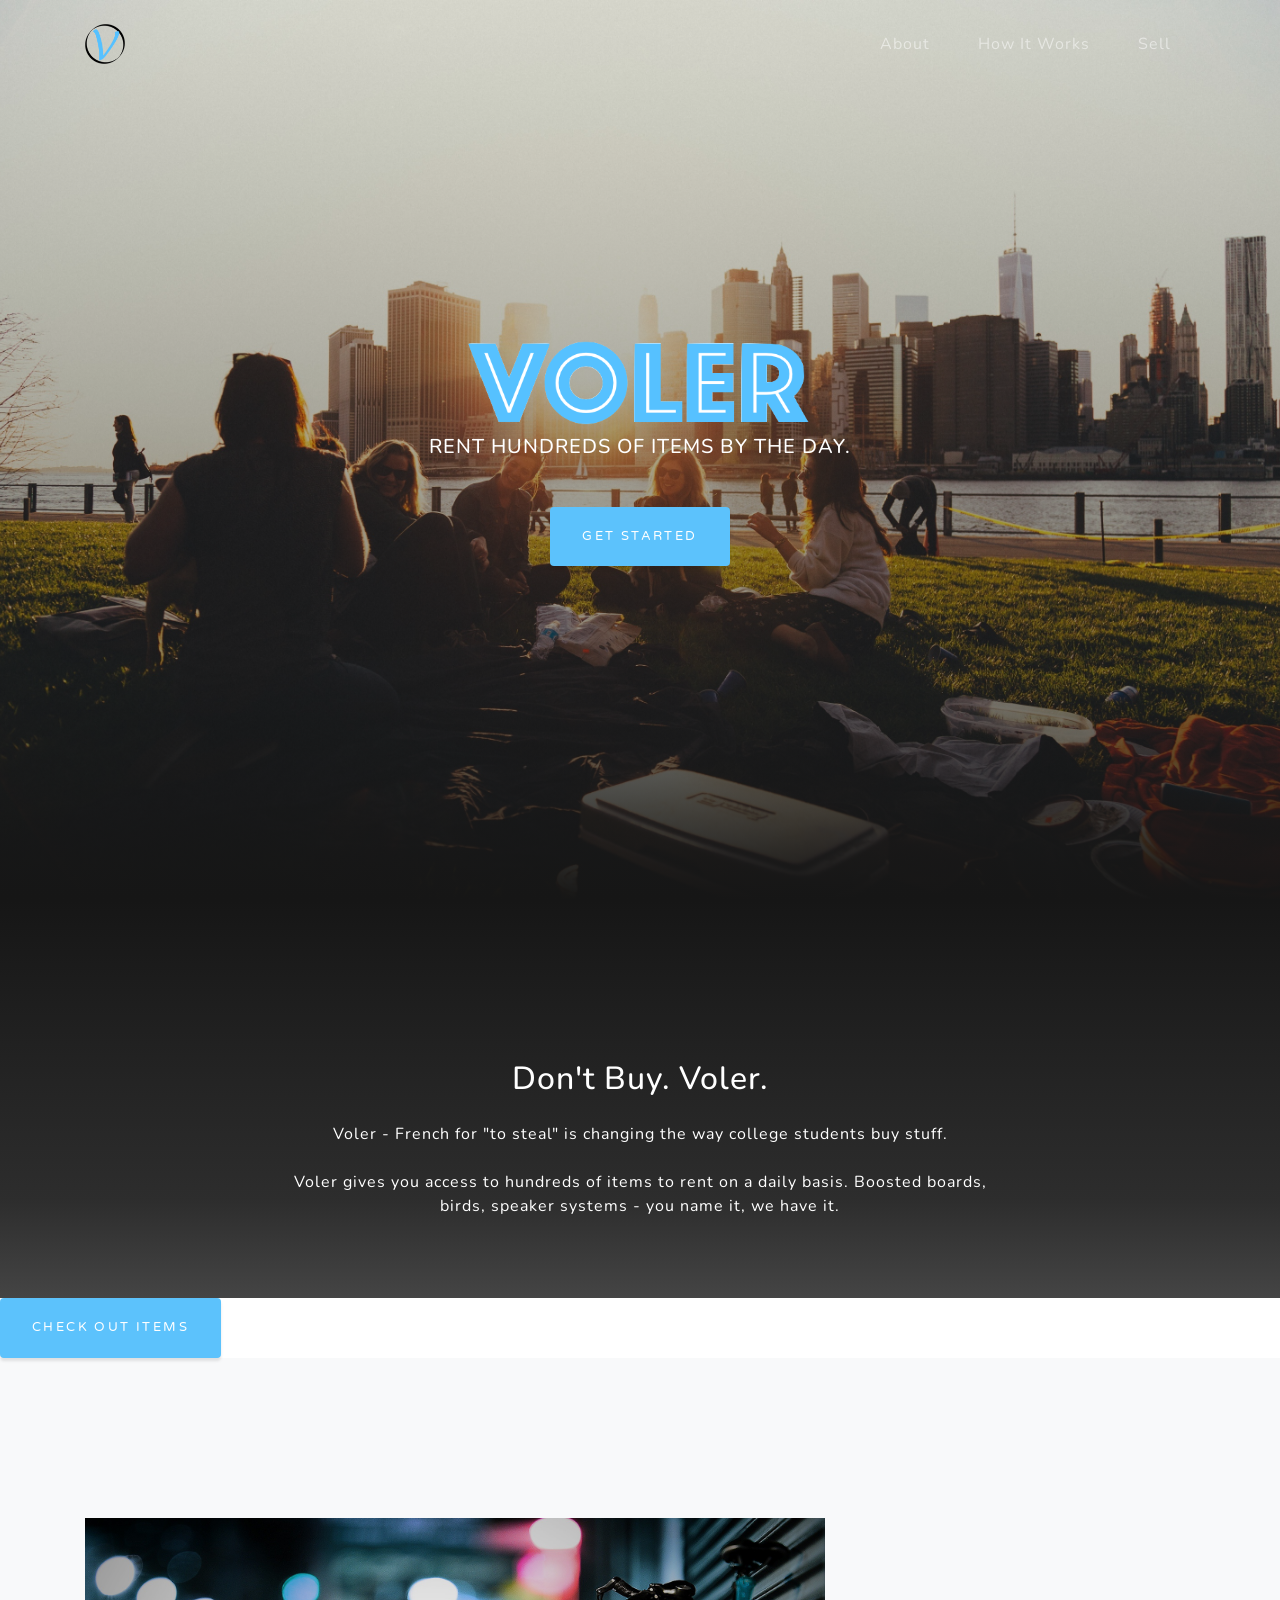
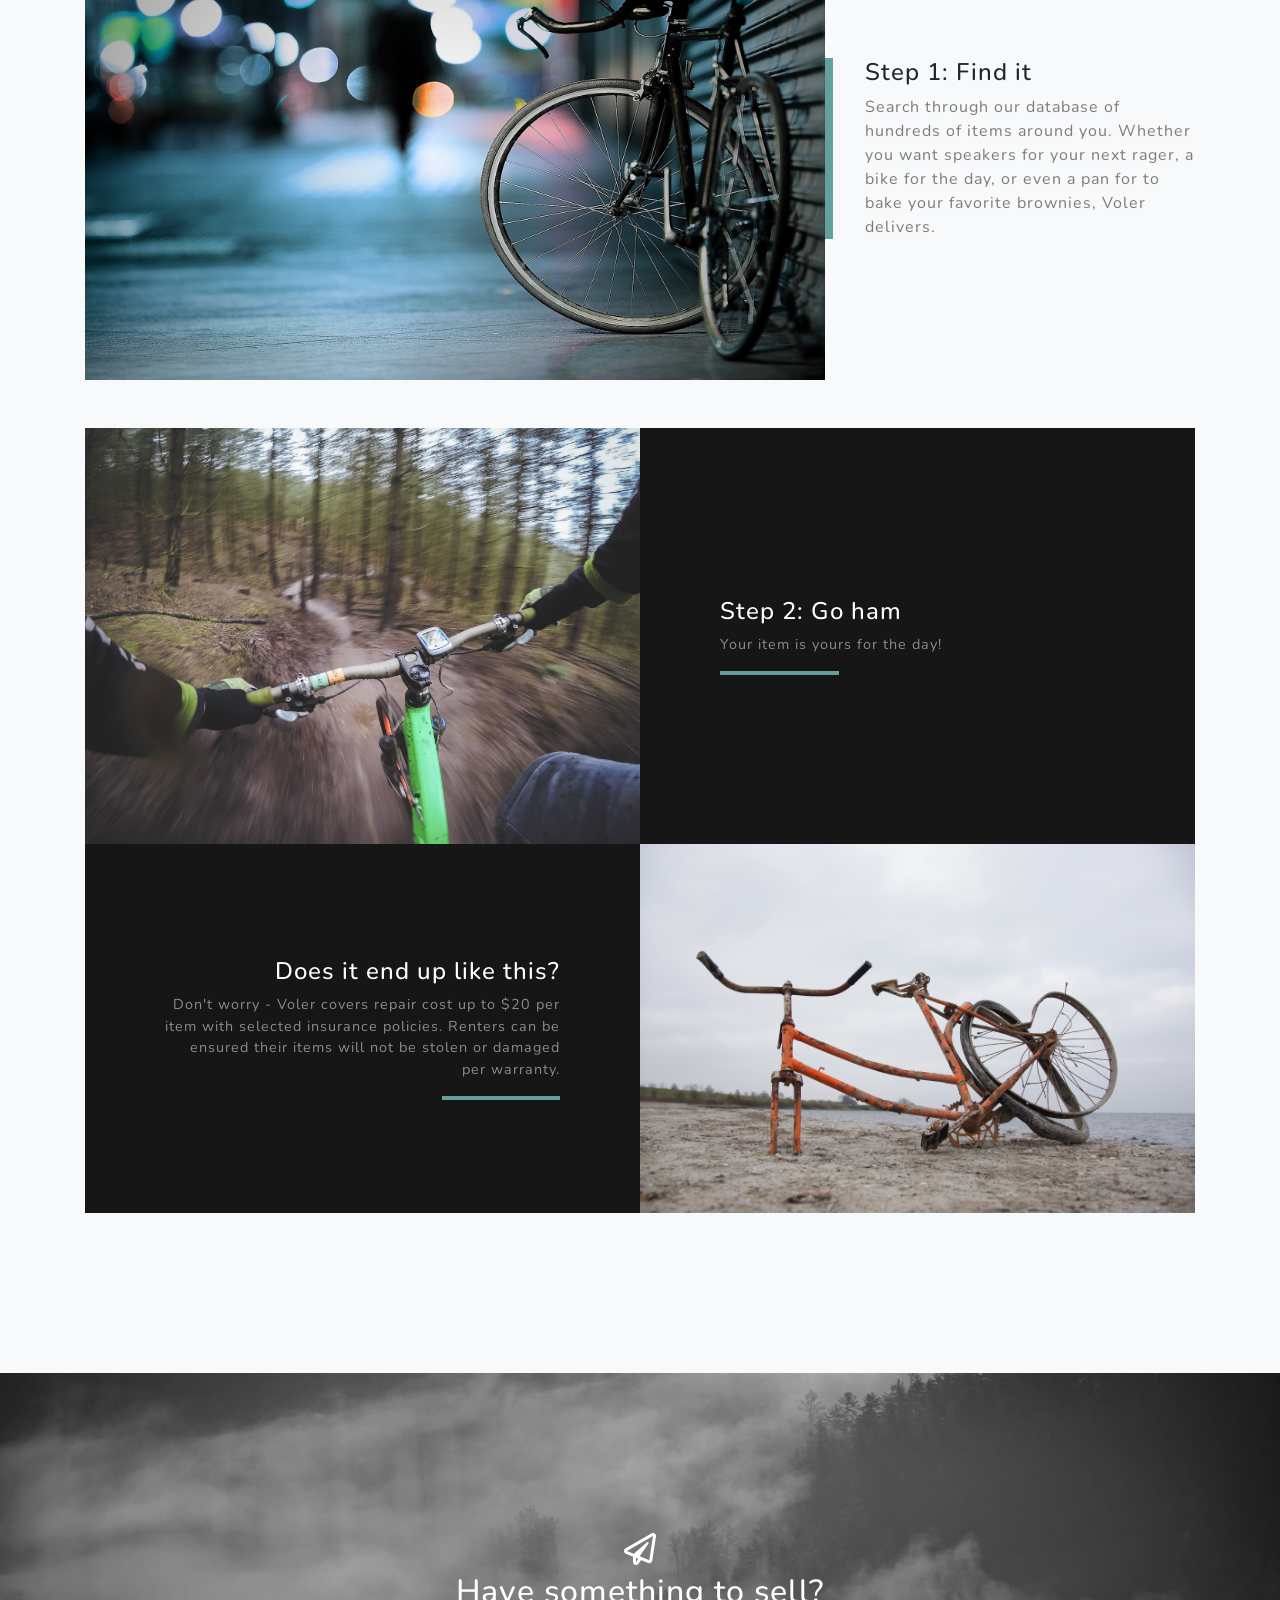
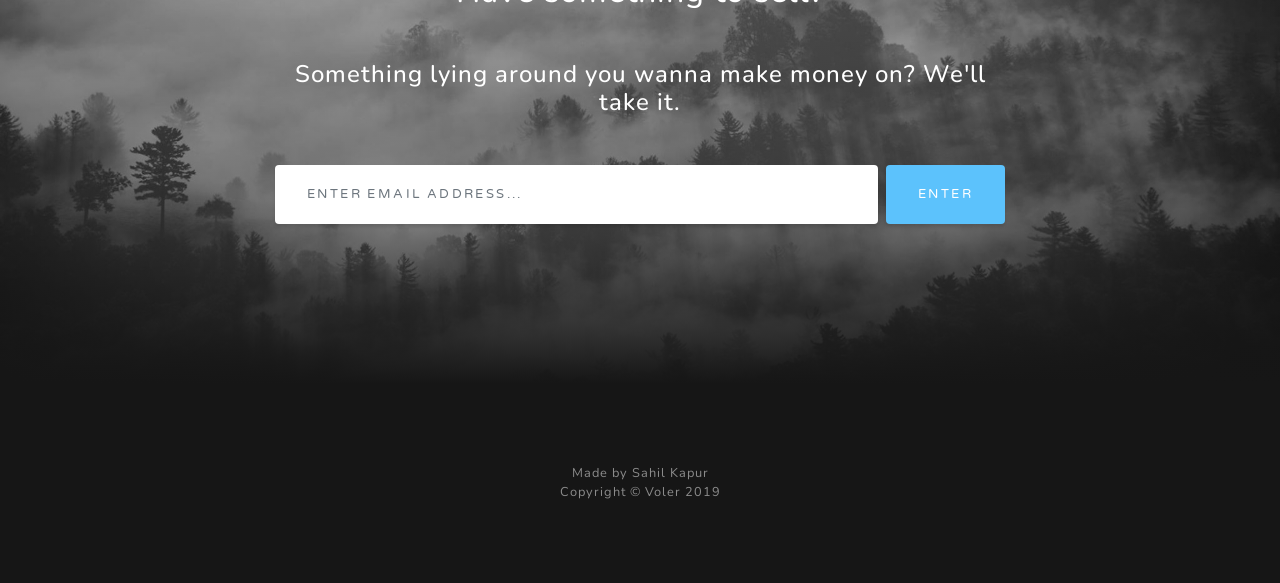
==== index.html @ e80b7547 "Added init files" ====
<!DOCTYPE html>
<html lang="en">

<head>

  <meta charset="utf-8">
  <meta name="viewport" content="width=device-width, initial-scale=1, shrink-to-fit=no">
  <meta name="description" content="">
  <meta name="author" content="">
  <link href="images/icon.png" rel="icon">

  <title>Voler - Steal it</title>

  <!-- Bootstrap core CSS -->
  <link href="vendor/bootstrap/css/bootstrap.min.css" rel="stylesheet">

  <!-- Custom fonts for this template -->
  <link href="vendor/fontawesome-free/css/all.min.css" rel="stylesheet">
  <link href="https://fonts.googleapis.com/css?family=Varela+Round" rel="stylesheet">
  <link href="https://fonts.googleapis.com/css?family=Nunito:200,200i,300,300i,400,400i,600,600i,700,700i,800,800i,900,900i" rel="stylesheet">

  <!-- Custom styles for this template -->
  <link href="css/organize.css" rel="stylesheet">

  <link href="css/grayscale.css" rel="stylesheet">


</head>

<body id="page-top">

  <!-- Navigation -->
  <nav class="navbar navbar-expand-lg navbar-light fixed-top" id="mainNav">
    <div class="container">
      <a class="navbar-brand js-scroll-trigger" href="#page-top">
        <img src="images/icon.png" class="nav-img">
      </a>
      <button class="navbar-toggler navbar-toggler-right" type="button" data-toggle="collapse" data-target="#navbarResponsive" aria-controls="navbarResponsive" aria-expanded="false" aria-label="Toggle navigation">
        Menu
        <i class="fas fa-bars"></i>
      </button>
      <div class="collapse navbar-collapse" id="navbarResponsive">
        <ul class="navbar-nav ml-auto">
          <li class="nav-item">
            <a class="nav-link js-scroll-trigger" href="#about">About</a>
          </li>
          <li class="nav-item">
            <a class="nav-link js-scroll-trigger" href="#projects">How It Works</a>
          </li>
          <li class="nav-item">
            <a class="nav-link js-scroll-trigger" href="#signup">Sell</a>
          </li>
        </ul>
      </div>
    </div>
  </nav>

  <!-- Header -->
  <header class="masthead">
    <div class="container d-flex h-100 align-items-center">
      <div class="mx-auto text-center">
        <img src="images/v.png" class="landing-img">
        <!--<h1 class="mx-auto my-0 text-uppercase">Grayscale</h1>-->
        <h2 class="mx-auto mt-2 mb-5 white-font">RENT HUNDREDS OF ITEMS BY THE DAY.</h2>
        <a href="#about" class="btn btn-primary js-scroll-trigger">Get Started</a>
      </div>
    </div>
  </header>

  <!-- About Section -->
  <section id="about" class="about-section text-center">
    <div class="container">
      <div class="row">
        <div class="col-lg-8 mx-auto">
          <h2 class="text-white mb-4">Don't Buy. Voler.</h2>
          <p class="white-font">Voler - French for "to steal" is changing the way college students buy stuff.<br>
            <br>
          Voler gives you access to hundreds of items to rent on a daily basis. Boosted boards, birds, speaker systems - you name it, we have it.</p>
        </div>
      </div>
      <!--<img src="img/ipad.png" class="img-fluid" alt="">-->
    </div>
  </section>

  <a href="items" class="btn btn-primary js-scroll-trigger center">Check out items</a>

  <!-- Projects Section -->
  <section id="projects" class="projects-section bg-light">
    <div class="container">

      <!-- Featured Project Row -->
      <div class="row align-items-center no-gutters mb-4 mb-lg-5">
        <div class="col-xl-8 col-lg-7">
          <img class="img-fluid mb-3 mb-lg-0" src="images/bike.jpg" alt="">
        </div>
        <div class="col-xl-4 col-lg-5">
          <div class="featured-text text-center text-lg-left">
            <h4>Step 1: Find it</h4>
            <p class="text-black-50 mb-0">Search through our database of hundreds of items around you. Whether you want speakers for your next rager, a bike for the day, or even a pan for to bake your favorite brownies, Voler delivers.</p>
          </div>
        </div>
      </div>

      <!-- Project One Row -->
      <div class="row justify-content-center no-gutters mb-5 mb-lg-0">
        <div class="col-lg-6">
          <img class="img-fluid" src="images/crazy.jpg" alt="">
        </div>
        <div class="col-lg-6">
          <div class="bg-black text-center h-100 project">
            <div class="d-flex h-100">
              <div class="project-text w-100 my-auto text-center text-lg-left">
                <h4 class="text-white">Step 2: Go ham</h4>
                <p class="mb-0 text-white-50">Your item is yours for the day!</p>
                <hr class="d-none d-lg-block mb-0 ml-0">
              </div>
            </div>
          </div>
        </div>
      </div>

      <!-- Project Two Row -->
      <div class="row justify-content-center no-gutters">
        <div class="col-lg-6">
          <img class="img-fluid" src="images/broken.jpg" alt="">
        </div>
        <div class="col-lg-6 order-lg-first">
          <div class="bg-black text-center h-100 project">
            <div class="d-flex h-100">
              <div class="project-text w-100 my-auto text-center text-lg-right">
                <h4 class="text-white">Does it end up like this?</h4>
                <p class="mb-0 text-white-50">Don't worry - Voler covers repair cost up to $20 per item with selected insurance policies. Renters can be ensured their items will not be stolen or damaged per warranty.</p>
                <hr class="d-none d-lg-block mb-0 mr-0">
              </div>
            </div>
          </div>
        </div>
      </div>

    </div>
  </section>

  <!-- Signup Section -->
  <section id="signup" class="signup-section">
    <div class="container">
      <div class="row">
        <div class="col-md-10 col-lg-8 mx-auto text-center">

          <i class="far fa-paper-plane fa-2x mb-2 text-white"></i>
          <h2 class="text-white mb-5">Have something to sell?</h2>
          <h4 class="text-white mb-5">Something lying around you wanna make money on? We'll take it.</h4>
          <form class="form-inline d-flex">
            <input type="email" class="form-control flex-fill mr-0 mr-sm-2 mb-3 mb-sm-0" id="inputEmail" placeholder="Enter email address...">
            <button type="submit" class="btn btn-primary mx-auto">Enter</button>
          </form>

        </div>
      </div>
    </div>
  </section>

  <!-- Contact Section -->
  <!--
  <section class="contact-section bg-black">
    <div class="container">

      <div class="row">

        <div class="col-md-4 mb-3 mb-md-0">
          <div class="card py-4 h-100">
            <div class="card-body text-center">
              <i class="fas fa-map-marked-alt text-primary mb-2"></i>
              <h4 class="text-uppercase m-0">Address</h4>
              <hr class="my-4">
              <div class="small text-black-50">4923 Market Street, Orlando FL</div>
            </div>
          </div>
        </div>

        <div class="col-md-4 mb-3 mb-md-0">
          <div class="card py-4 h-100">
            <div class="card-body text-center">
              <i class="fas fa-envelope text-primary mb-2"></i>
              <h4 class="text-uppercase m-0">Email</h4>
              <hr class="my-4">
              <div class="small text-black-50">
                <a href="#">hello@yourdomain.com</a>
              </div>
            </div>
          </div>
        </div>

        <div class="col-md-4 mb-3 mb-md-0">
          <div class="card py-4 h-100">
            <div class="card-body text-center">
              <i class="fas fa-mobile-alt text-primary mb-2"></i>
              <h4 class="text-uppercase m-0">Phone</h4>
              <hr class="my-4">
              <div class="small text-black-50">+1 (555) 902-8832</div>
            </div>
          </div>
        </div>
      </div>

      <div class="social d-flex justify-content-center">
        <a href="#" class="mx-2">
          <i class="fab fa-twitter"></i>
        </a>
        <a href="#" class="mx-2">
          <i class="fab fa-facebook-f"></i>
        </a>
        <a href="#" class="mx-2">
          <i class="fab fa-github"></i>
        </a>
      </div>

    </div>
  </section>
-->
  <!-- Footer -->
  <footer class="bg-black small text-center text-white-50">
    <div class="container">
      Made by Sahil Kapur<br>
      Copyright &copy; Voler 2019
    </div>
  </footer>

  <!-- Bootstrap core JavaScript -->
  <script src="vendor/jquery/jquery.min.js"></script>
  <script src="vendor/bootstrap/js/bootstrap.bundle.min.js"></script>

  <!-- Plugin JavaScript -->
  <script src="vendor/jquery-easing/jquery.easing.min.js"></script>

  <!-- Custom scripts for this template -->
  <script src="js/grayscale.min.js"></script>

</body>

</html>
---- css/organize.css ----
/* landing page */
.nav-img {
	width: 40px;
	height: auto;
	border: none;
}

.landing-img {
	position: relative;
	width: 70%;
	margin: 0px auto;
	display: block;
}

.white-font {
	color: white;
}
---- css/grayscale.css ----
/*!
 * Start Bootstrap - Grayscale v5.0.4 (https://startbootstrap.com/template-overviews/grayscale)
 * Copyright 2013-2019 Start Bootstrap
 * Licensed under MIT (https://github.com/BlackrockDigital/startbootstrap-grayscale/blob/master/LICENSE)
 */

#mainNav {
  min-height: 56px;
  background-color: #fff;
}

#mainNav .navbar-toggler {
  font-size: 80%;
  padding: 0.75rem;
  color: #64a19d;
  border: 1px solid #64a19d;
}

#mainNav .navbar-toggler:focus {
  outline: none;
}

#mainNav .navbar-brand {
  color: #161616;
  font-weight: 700;
  padding: .9rem 0;
}

#mainNav .navbar-nav .nav-item:hover {
  color: fade(white, 80%);
  outline: none;
  background-color: transparent;
}

#mainNav .navbar-nav .nav-item:active, #mainNav .navbar-nav .nav-item:focus {
  outline: none;
  background-color: transparent;
}

@media (min-width: 992px) {
  #mainNav {
    padding-top: 0;
    padding-bottom: 0;
    border-bottom: none;
    background-color: transparent;
    -webkit-transition: background-color 0.3s ease-in-out;
    transition: background-color 0.3s ease-in-out;
  }
  #mainNav .navbar-brand {
    padding: .5rem 0;
    color: rgba(255, 255, 255, 0.5);
  }
  #mainNav .nav-link {
    -webkit-transition: none;
    transition: none;
    padding: 2rem 1.5rem;
    color: rgba(255, 255, 255, 0.5);
  }
  #mainNav .nav-link:hover {
    color: rgba(255, 255, 255, 0.75);
  }
  #mainNav .nav-link:active {
    color: white;
  }
  #mainNav.navbar-shrink {
    background-color: #fff;
  }
  #mainNav.navbar-shrink .navbar-brand {
    color: #161616;
  }
  #mainNav.navbar-shrink .nav-link {
    color: #161616;
    padding: 1.5rem 1.5rem 1.25rem;
    border-bottom: 0.25rem solid transparent;
  }
  #mainNav.navbar-shrink .nav-link:hover {
    color: #64a19d;
  }
  #mainNav.navbar-shrink .nav-link:active {
    color: #467370;
  }
  #mainNav.navbar-shrink .nav-link.active {
    color: #64a19d;
    outline: none;
    border-bottom: 0.25rem solid #64a19d;
  }
}

.masthead {
  position: relative;
  width: 100%;
  height: auto;
  min-height: 35rem;
  padding: 15rem 0;
  background: -webkit-gradient(linear, left top, left bottom, from(rgba(22, 22, 22, 0.1)), color-stop(75%, rgba(22, 22, 22, 0.5)), to(#161616)), url("../img/bg-masthead.jpg");
  background: linear-gradient(to bottom, rgba(22, 22, 22, 0.1) 0%, rgba(22, 22, 22, 0.5) 75%, #161616 100%), url("../images/picnic.jpg");
  background-position: center;
  background-repeat: no-repeat;
  background-attachment: scroll;
  background-size: cover;
}

.masthead h1 {
  font-family: 'Varela Round';
  font-size: 2.5rem;
  line-height: 2.5rem;
  letter-spacing: 0.8rem;
  background: -webkit-linear-gradient(rgba(255, 255, 255, 0.9), rgba(255, 255, 255, 0));
  -webkit-text-fill-color: transparent;
  -webkit-background-clip: text;
}

.masthead h2 {
  max-width: 20rem;
  font-size: 1rem;
}

@media (min-width: 768px) {
  .masthead h1 {
    font-size: 4rem;
    line-height: 4rem;
  }
}

@media (min-width: 992px) {
  .masthead {
    height: 100vh;
    padding: 0;
  }
  .masthead h1 {
    font-size: 6.5rem;
    line-height: 6.5rem;
    letter-spacing: 0.8rem;
  }
  .masthead h2 {
    max-width: 30rem;
    font-size: 1.25rem;
  }
}

.btn {
  -webkit-box-shadow: 0 0.1875rem 0.1875rem 0 rgba(0, 0, 0, 0.1) !important;
  box-shadow: 0 0.1875rem 0.1875rem 0 rgba(0, 0, 0, 0.1) !important;
  padding: 1.25rem 2rem;
  font-family: 'Varela Round';
  font-size: 80%;
  text-transform: uppercase;
  letter-spacing: .15rem;
  border: 0;
}

.btn-primary {
  background-color: #5CC2FC;
}

.btn-primary:hover {
  background-color: #4f837f;
}

.btn-primary:focus {
  background-color: #4f837f;
  color: white;
}

.btn-primary:active {
  background-color: #467370 !important;
}

.about-section {
  padding-top: 10rem;
  background: -webkit-gradient(linear, left top, left bottom, from(#161616), color-stop(75%, rgba(22, 22, 22, 0.9)), to(rgba(22, 22, 22, 0.8)));
  background: linear-gradient(to bottom, #161616 0%, rgba(22, 22, 22, 0.9) 75%, rgba(22, 22, 22, 0.8) 100%);
}

.about-section p {
  margin-bottom: 5rem;
}

.projects-section {
  padding: 10rem 0;
}

.projects-section .featured-text {
  padding: 2rem;
}

@media (min-width: 992px) {
  .projects-section .featured-text {
    padding: 0 0 0 2rem;
    border-left: 0.5rem solid #64a19d;
  }
}

.projects-section .project-text {
  padding: 3rem;
  font-size: 90%;
}

@media (min-width: 992px) {
  .projects-section .project-text {
    padding: 5rem;
  }
  .projects-section .project-text hr {
    border-color: #64a19d;
    border-width: .25rem;
    width: 30%;
  }
}

.signup-section {
  padding: 10rem 0;
  background: -webkit-gradient(linear, left top, left bottom, from(rgba(22, 22, 22, 0.1)), color-stop(75%, rgba(22, 22, 22, 0.5)), to(#161616)), url("../img/bg-signup.jpg");
  background: linear-gradient(to bottom, rgba(22, 22, 22, 0.1) 0%, rgba(22, 22, 22, 0.5) 75%, #161616 100%), url("../img/bg-signup.jpg");
  background-position: center;
  background-repeat: no-repeat;
  background-attachment: scroll;
  background-size: cover;
}

.signup-section .form-inline input {
  -webkit-box-shadow: 0 0.1875rem 0.1875rem 0 rgba(0, 0, 0, 0.1) !important;
  box-shadow: 0 0.1875rem 0.1875rem 0 rgba(0, 0, 0, 0.1) !important;
  padding: 1.25rem 2rem;
  height: auto;
  font-family: 'Varela Round';
  font-size: 80%;
  text-transform: uppercase;
  letter-spacing: 0.15rem;
  border: 0;
}

.contact-section {
  padding: 5rem 0 0;
}

.contact-section .card {
  border: 0;
  border-bottom: 0.25rem solid #64a19d;
}

.contact-section .card h4 {
  font-size: 0.8rem;
  font-family: 'Varela Round';
  text-transform: uppercase;
  letter-spacing: 0.15rem;
}

.contact-section .card hr {
  border-color: #64a19d;
  border-width: 0.25rem;
  width: 3rem;
}

.contact-section .social {
  margin-top: 5rem;
}

.contact-section .social a {
  text-align: center;
  height: 3rem;
  width: 3rem;
  background: rgba(255, 255, 255, 0.1);
  border-radius: 100%;
  line-height: 3rem;
  color: rgba(255, 255, 255, 0.3);
}

.contact-section .social a:hover {
  color: rgba(255, 255, 255, 0.5);
}

.contact-section .social a:active {
  color: #fff;
}

body {
  font-family: 'Nunito';
  letter-spacing: 0.0625em;
}

a {
  color: #64a19d;
}

a:focus, a:hover {
  text-decoration: none;
  color: #3c6360;
}

.bg-black {
  background-color: #161616 !important;
}

.bg-primary {
  background-color: #64a19d !important;
}

.text-primary {
  color: #64a19d !important;
}

footer {
  padding: 5rem 0;
}
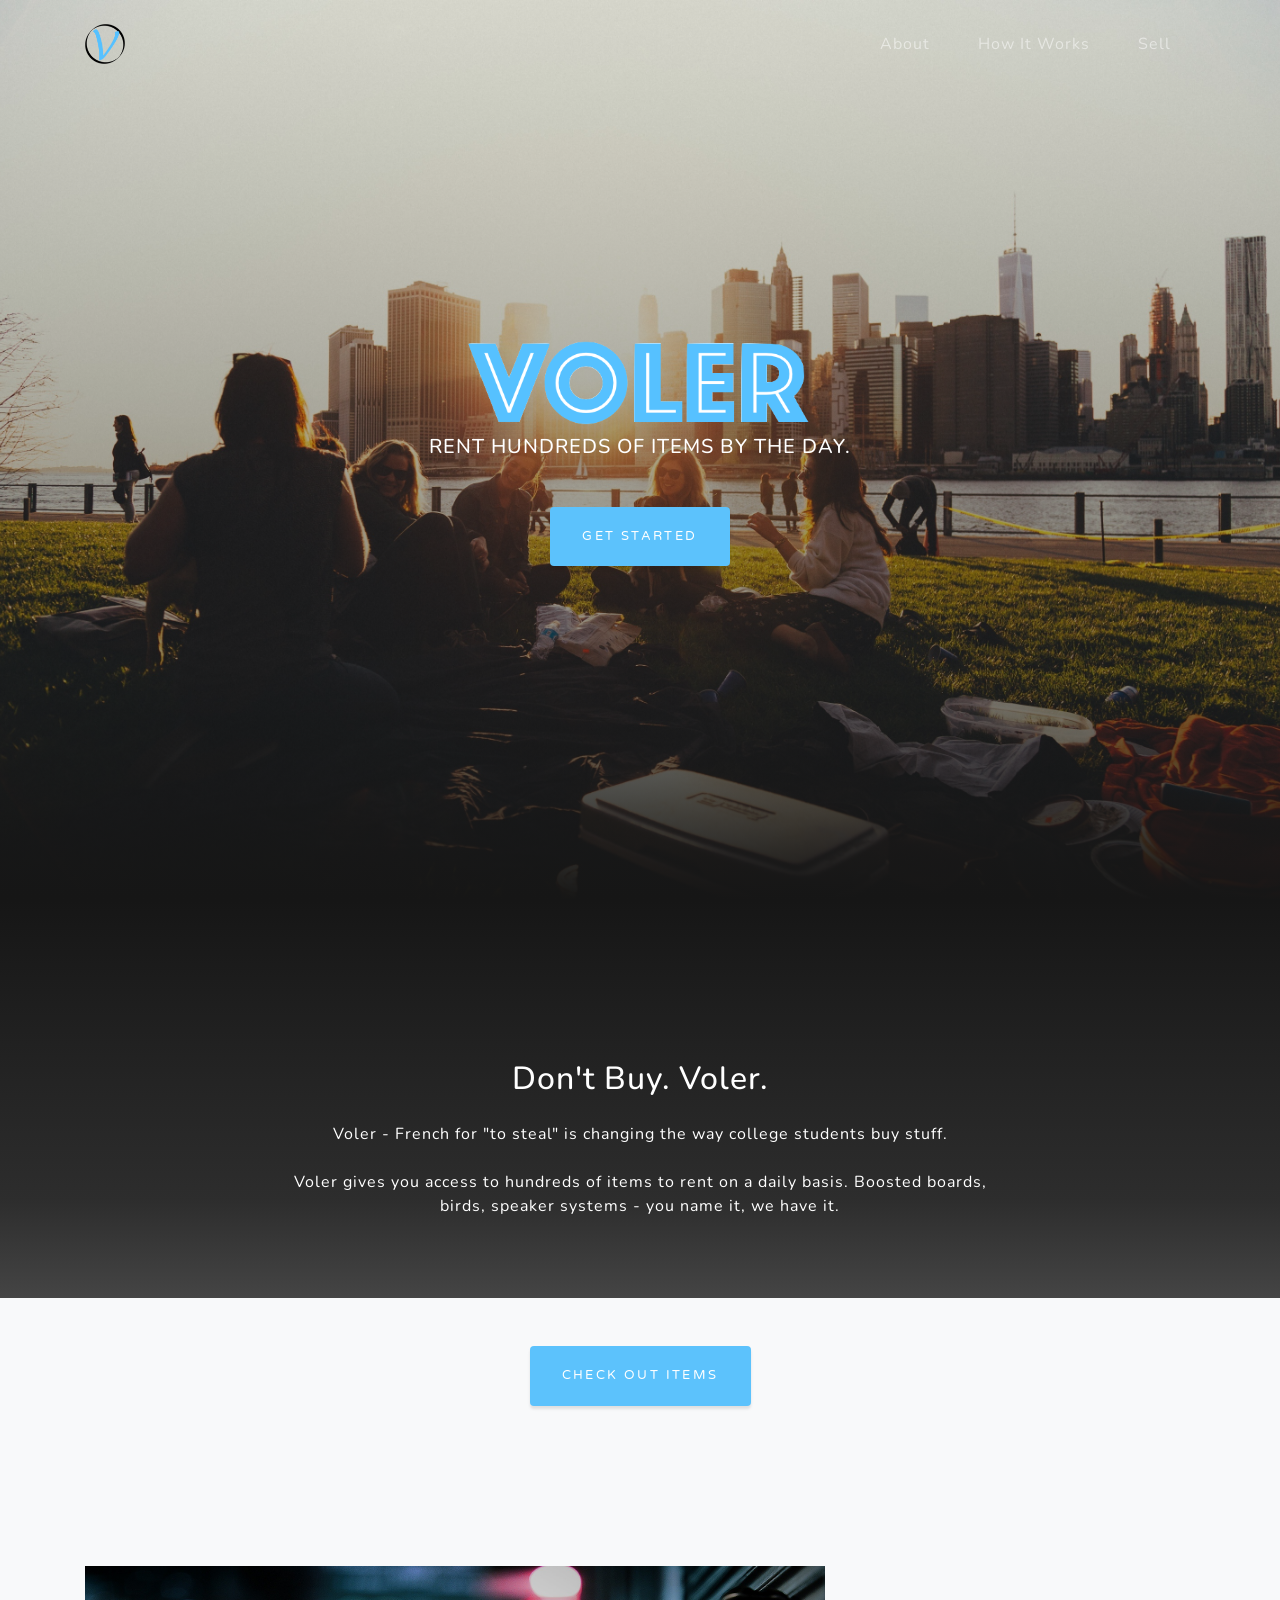
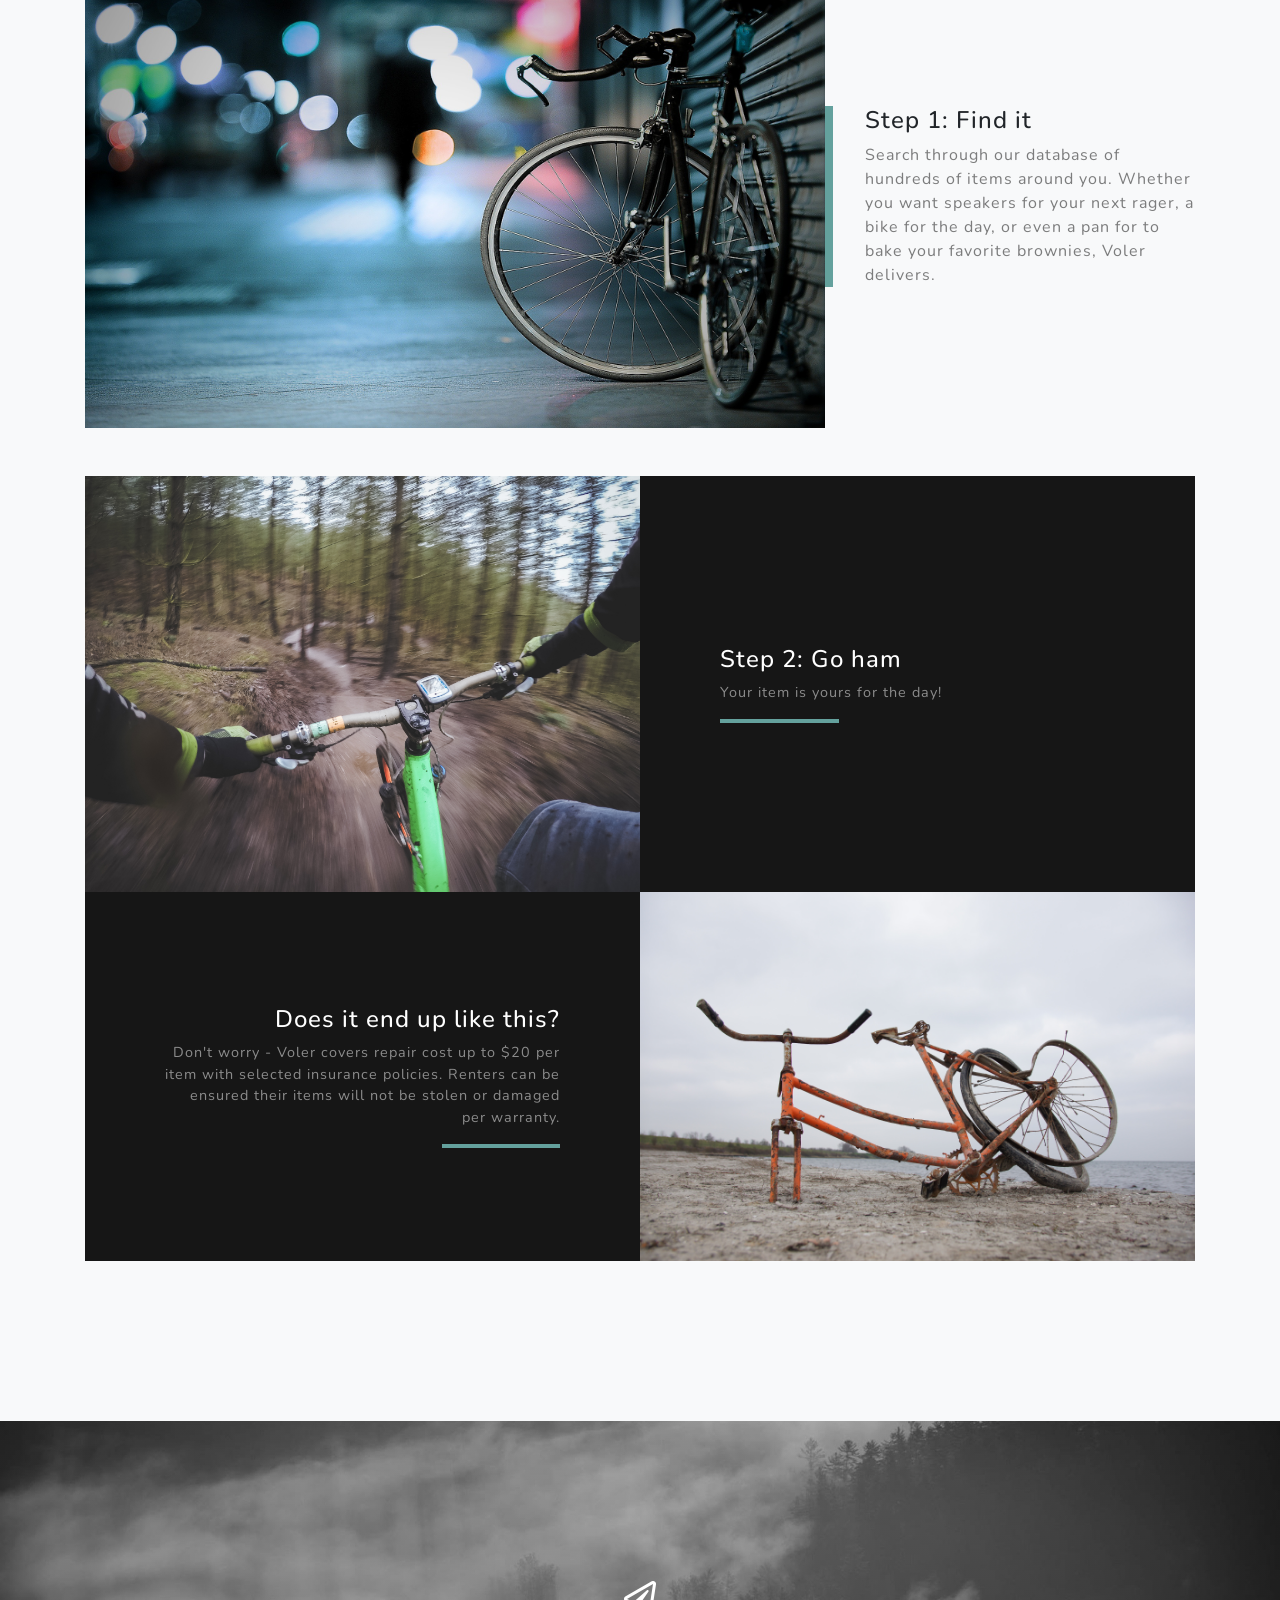
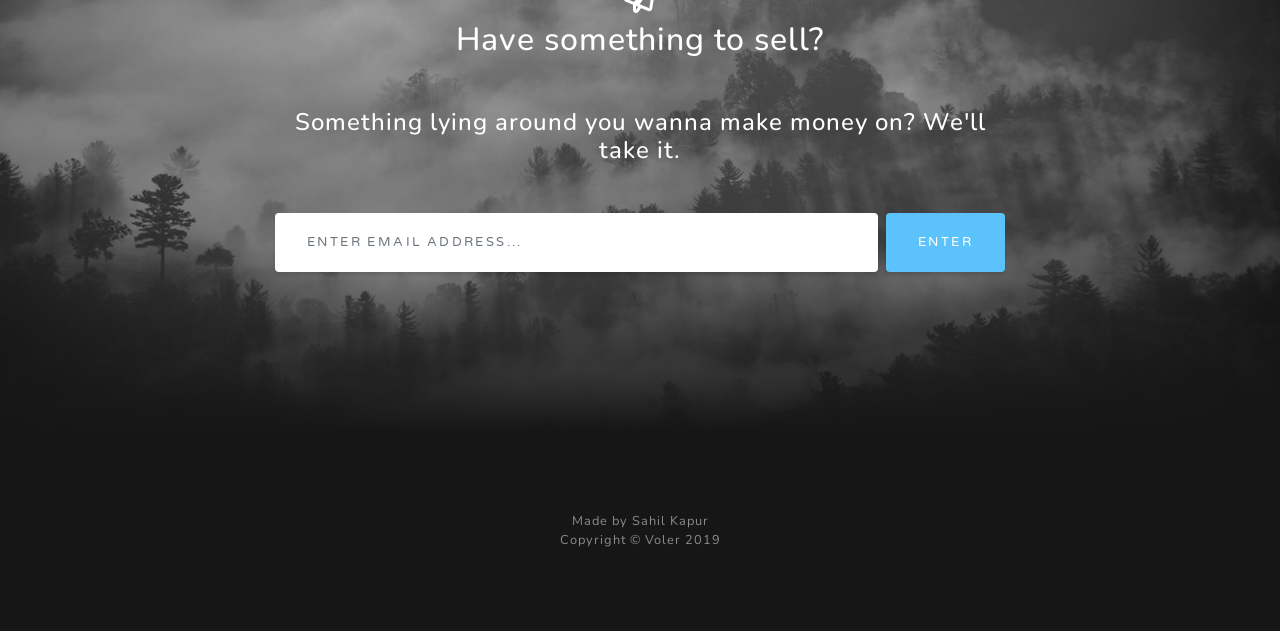
==== commit 84c83f33: "Added images for starting products" ====
--- a/index.html
+++ b/index.html
@@ -82,7 +82,10 @@
     </div>
   </section>
 
-  <a href="items" class="btn btn-primary js-scroll-trigger center">Check out items</a>
+  <div class="bg-light text-center">
+    <br><br>
+    <a href="items" class="btn btn-primary js-scroll-trigger center">Check out items</a>
+  </div>
 
   <!-- Projects Section -->
   <section id="projects" class="projects-section bg-light">
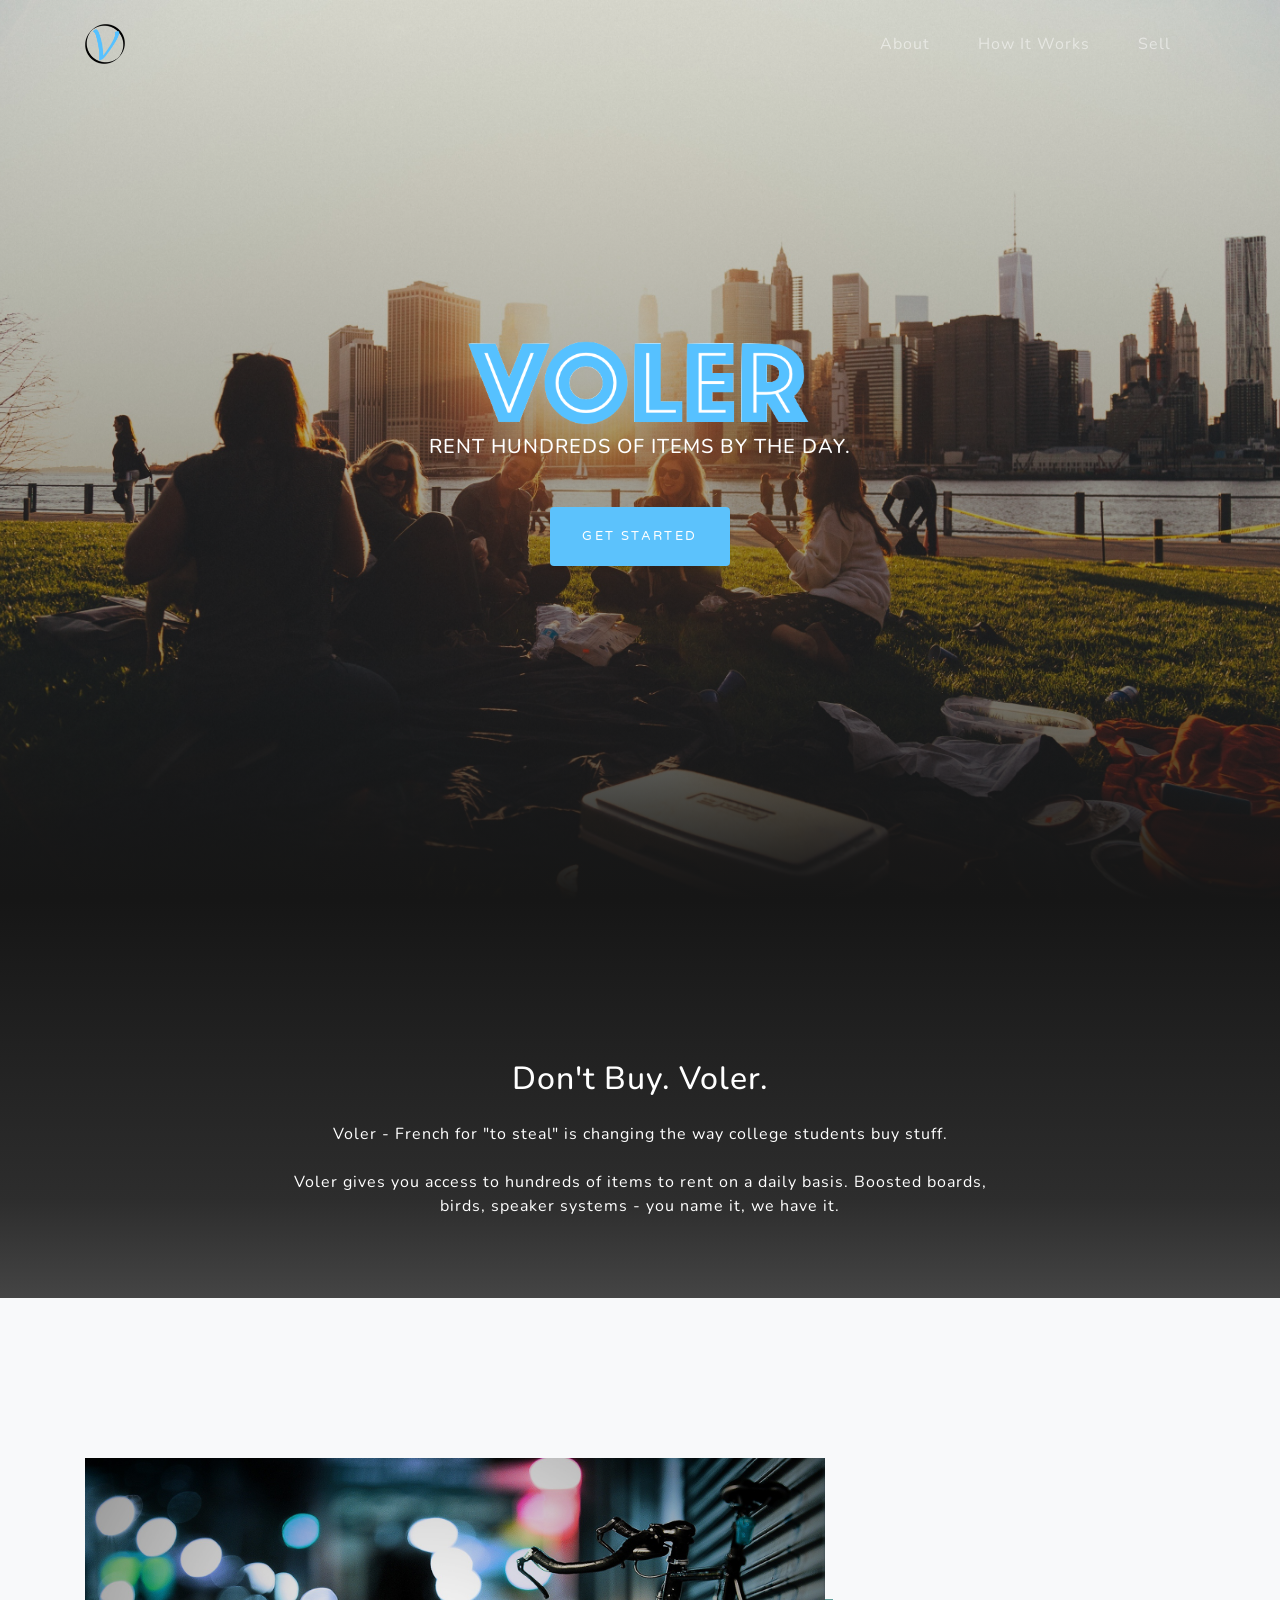
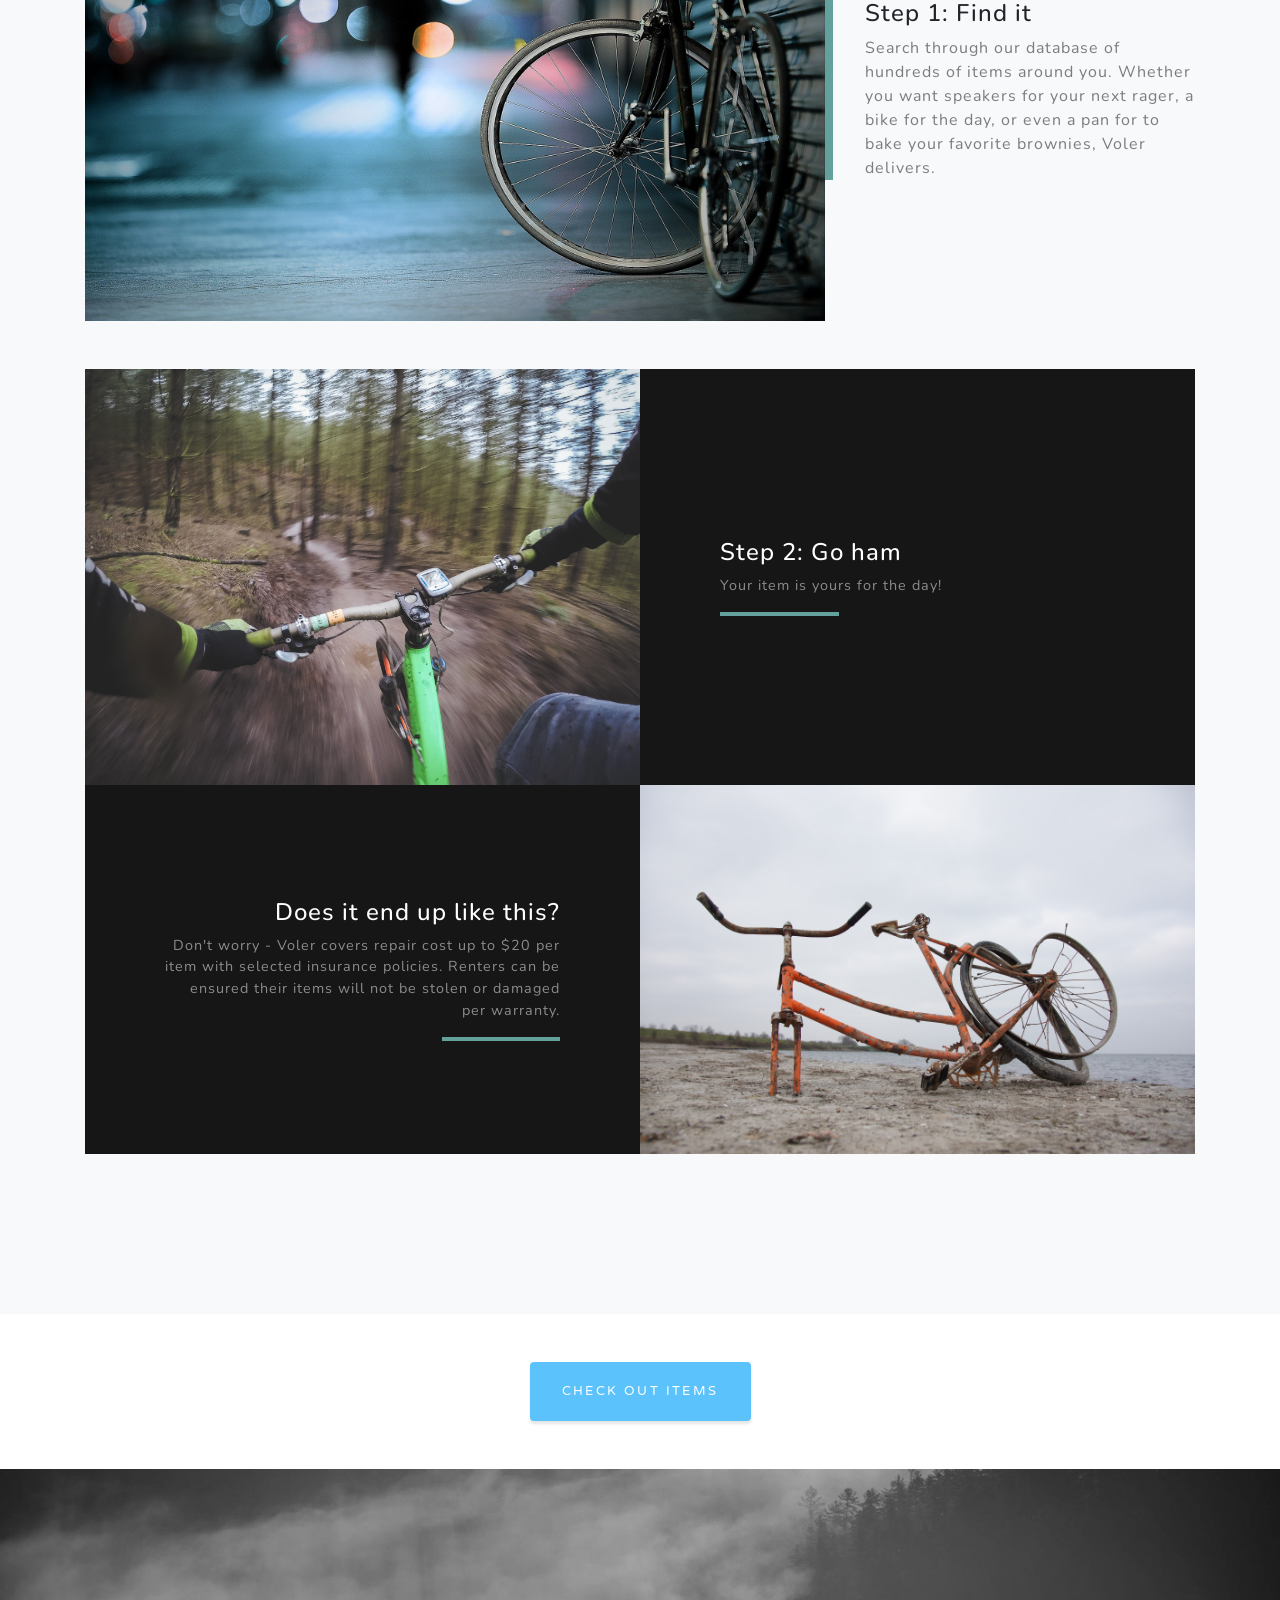
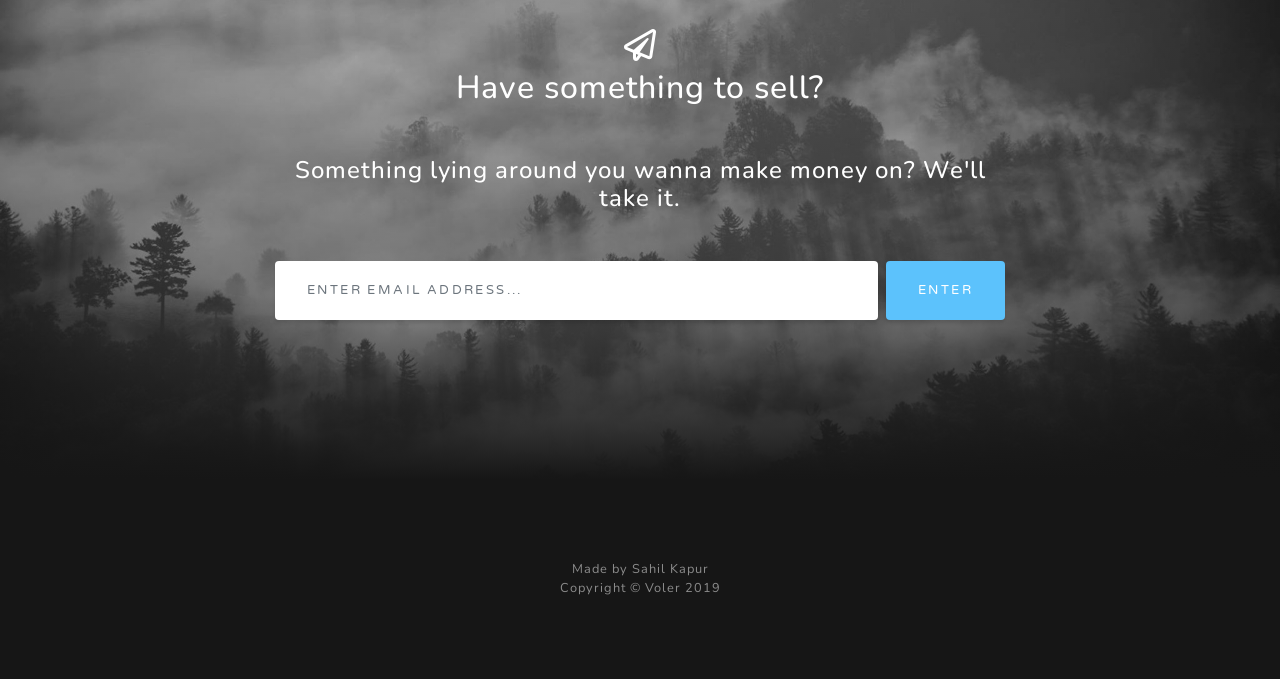
==== commit 33667446: "Added info for scooters, bikes, and moved checkout button" ====
--- a/index.html
+++ b/index.html
@@ -82,11 +82,6 @@
     </div>
   </section>
 
-  <div class="bg-light text-center">
-    <br><br>
-    <a href="items" class="btn btn-primary js-scroll-trigger center">Check out items</a>
-  </div>
-
   <!-- Projects Section -->
   <section id="projects" class="projects-section bg-light">
     <div class="container">
@@ -142,6 +137,13 @@
 
     </div>
   </section>
+
+  <div class="text-center">
+    <br><br>
+    <a href="items" class="btn btn-primary js-scroll-trigger center">Check out items</a>
+  </div>
+
+  <br><br>
 
   <!-- Signup Section -->
   <section id="signup" class="signup-section">
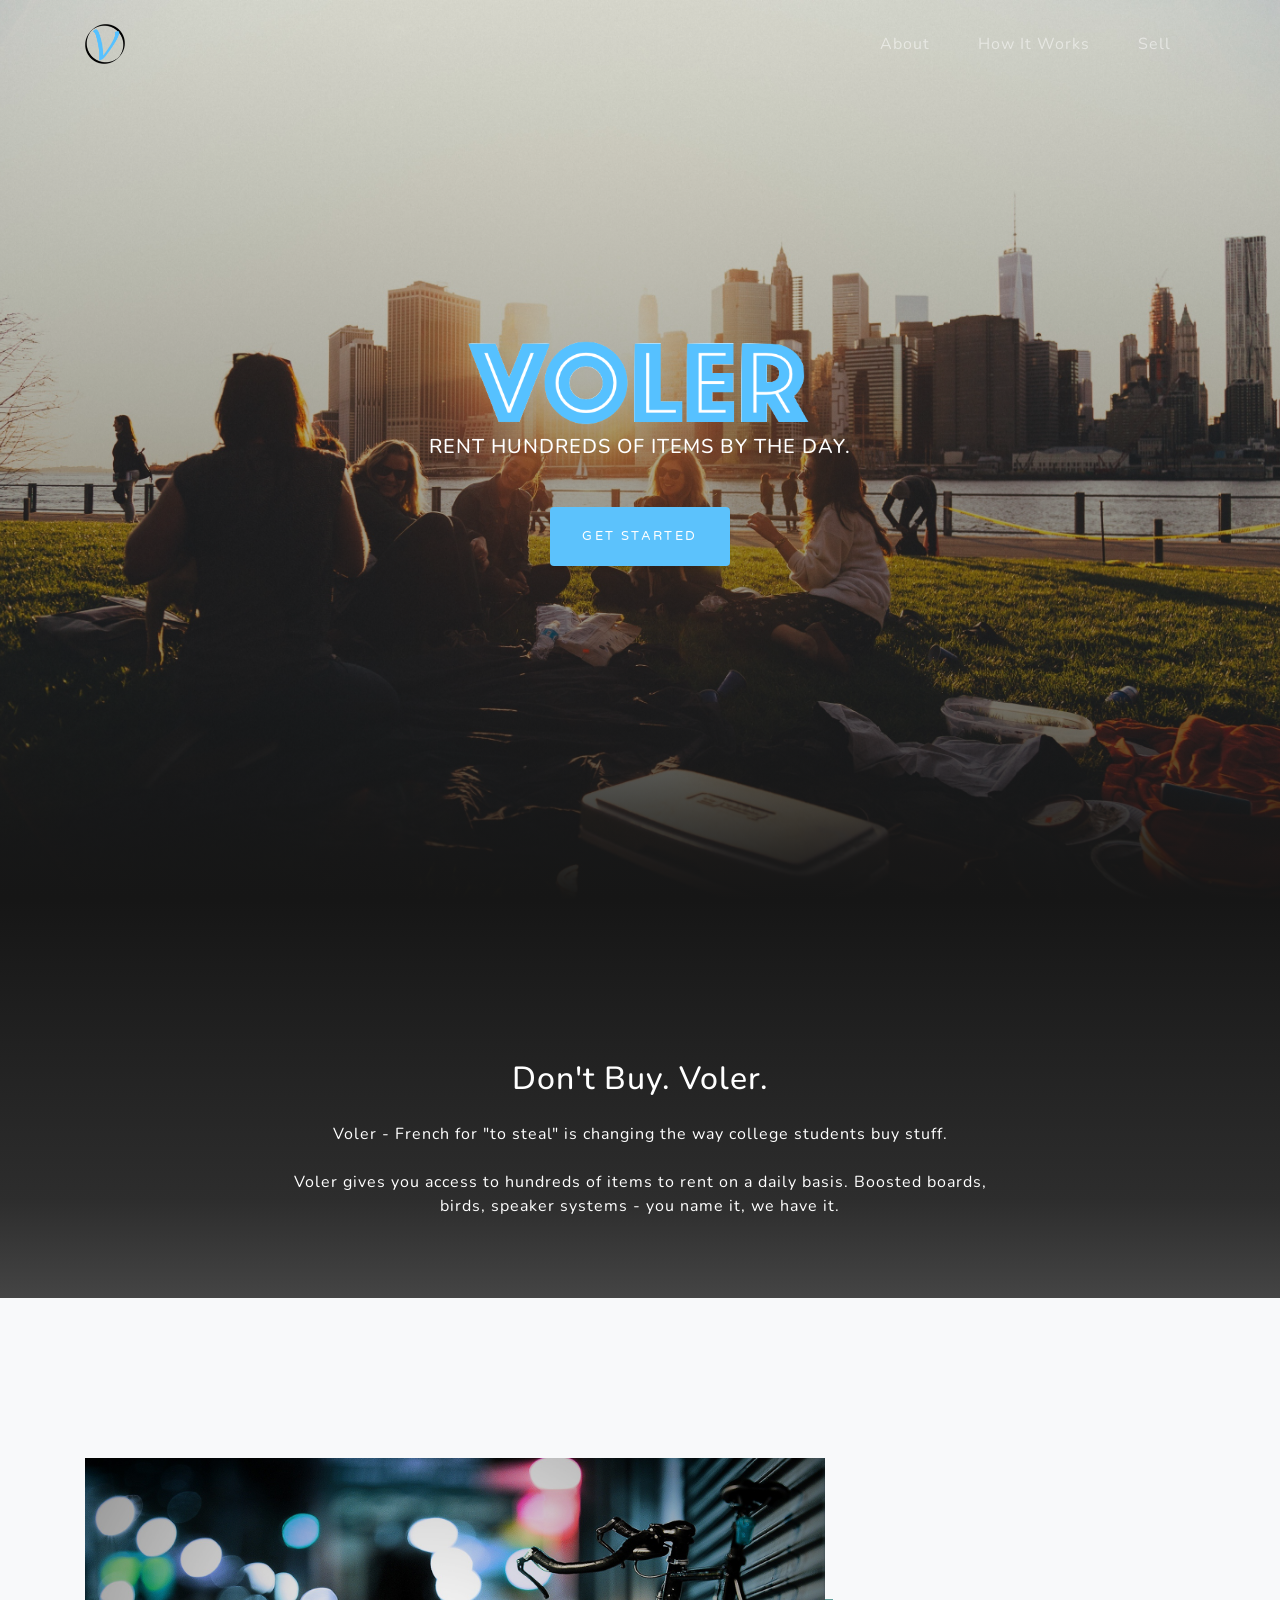
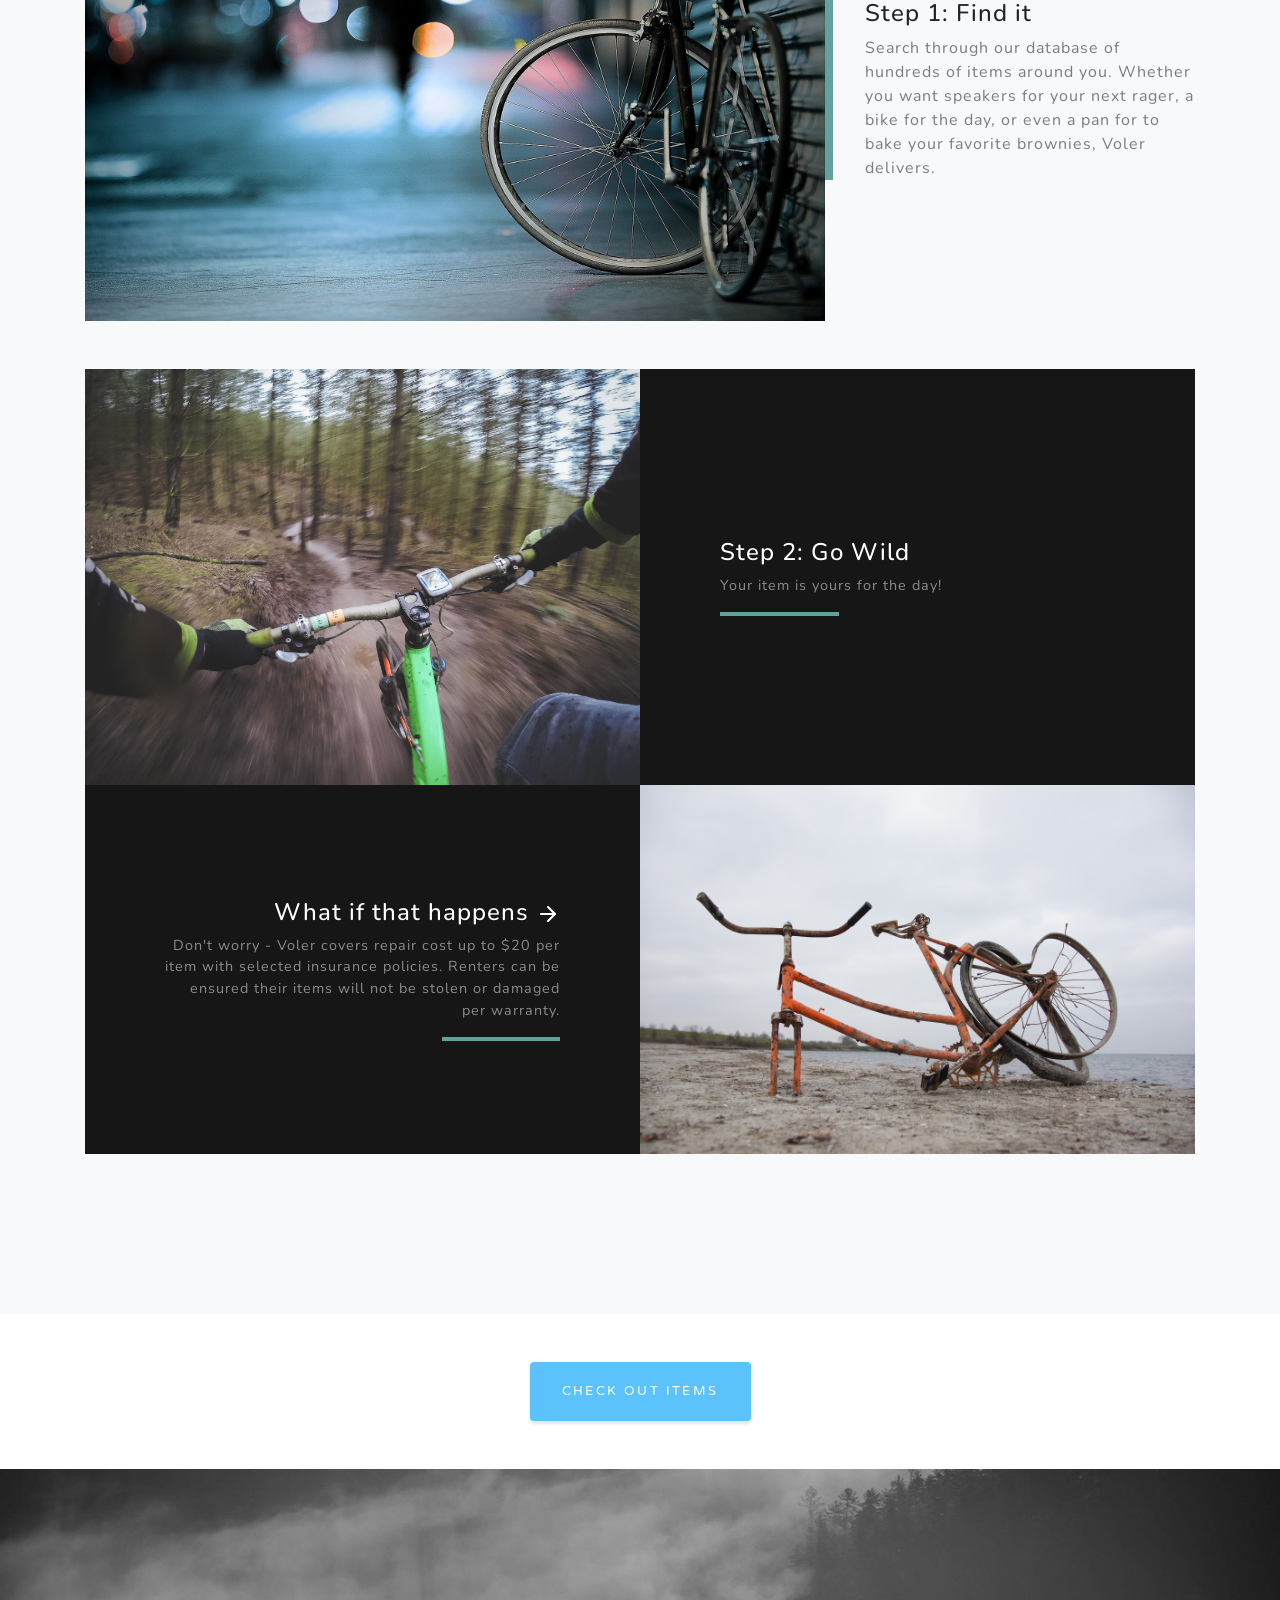
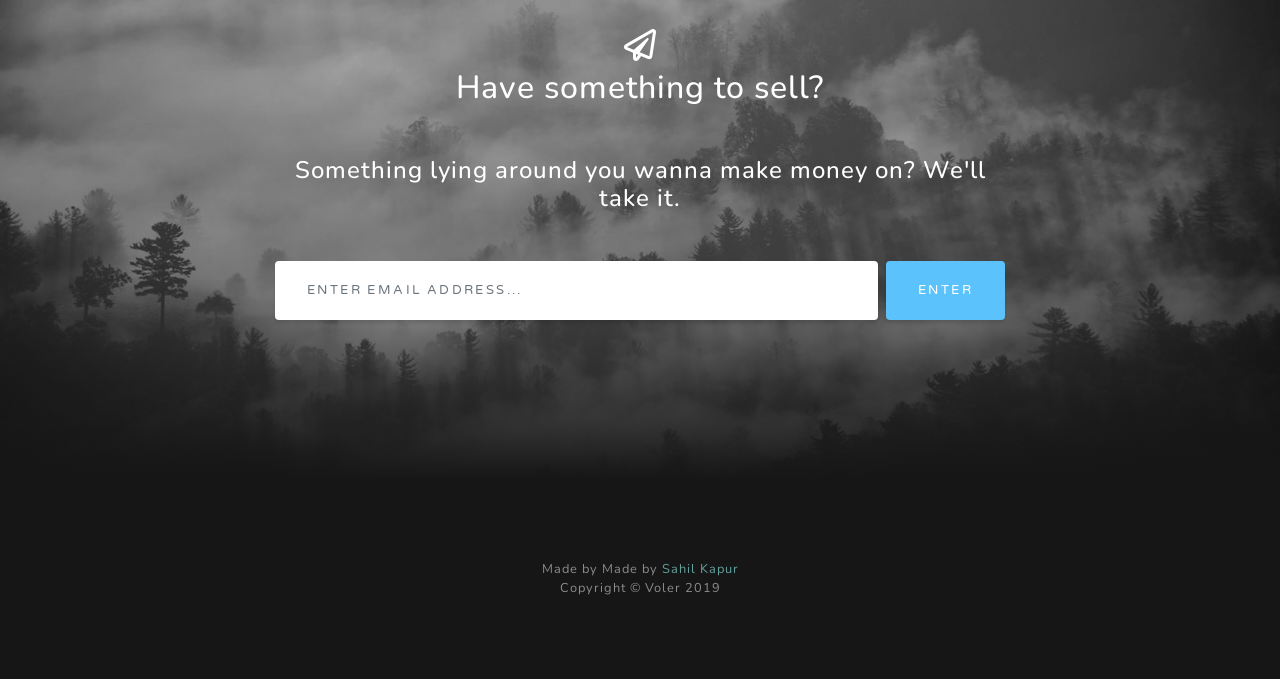
==== commit 0eb666dd: "Added navbar and descriptions for speaker items" ====
--- a/index.html
+++ b/index.html
@@ -108,7 +108,7 @@
           <div class="bg-black text-center h-100 project">
             <div class="d-flex h-100">
               <div class="project-text w-100 my-auto text-center text-lg-left">
-                <h4 class="text-white">Step 2: Go ham</h4>
+                <h4 class="text-white">Step 2: Go Wild</h4>
                 <p class="mb-0 text-white-50">Your item is yours for the day!</p>
                 <hr class="d-none d-lg-block mb-0 ml-0">
               </div>
@@ -126,7 +126,7 @@
           <div class="bg-black text-center h-100 project">
             <div class="d-flex h-100">
               <div class="project-text w-100 my-auto text-center text-lg-right">
-                <h4 class="text-white">Does it end up like this?</h4>
+                <h4 class="text-white">What if that happens <img src="images/arrow-right.svg"></h4>
                 <p class="mb-0 text-white-50">Don't worry - Voler covers repair cost up to $20 per item with selected insurance policies. Renters can be ensured their items will not be stolen or damaged per warranty.</p>
                 <hr class="d-none d-lg-block mb-0 mr-0">
               </div>
@@ -225,7 +225,7 @@
   <!-- Footer -->
   <footer class="bg-black small text-center text-white-50">
     <div class="container">
-      Made by Sahil Kapur<br>
+      Made by Made by <a href="http://www.sahilkapur.com" target="_blank">Sahil Kapur</a><br>
       Copyright &copy; Voler 2019
     </div>
   </footer>
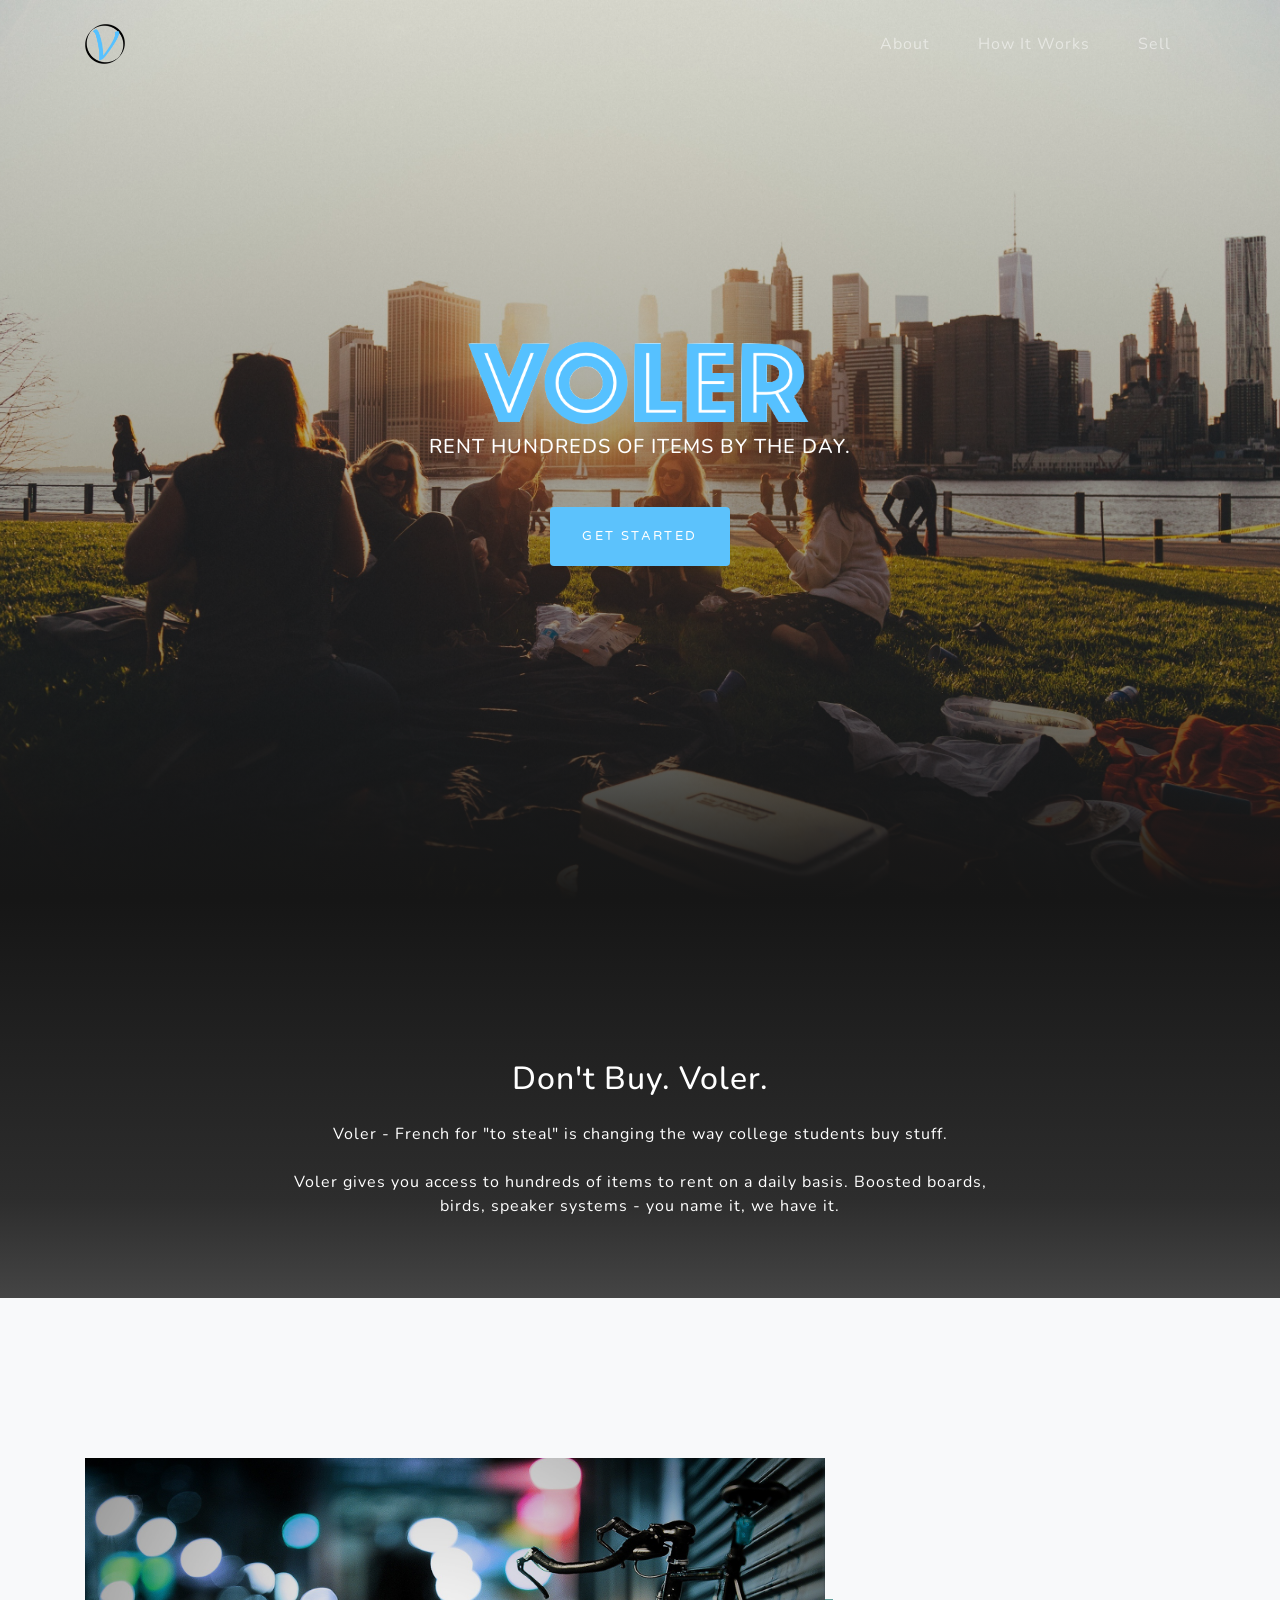
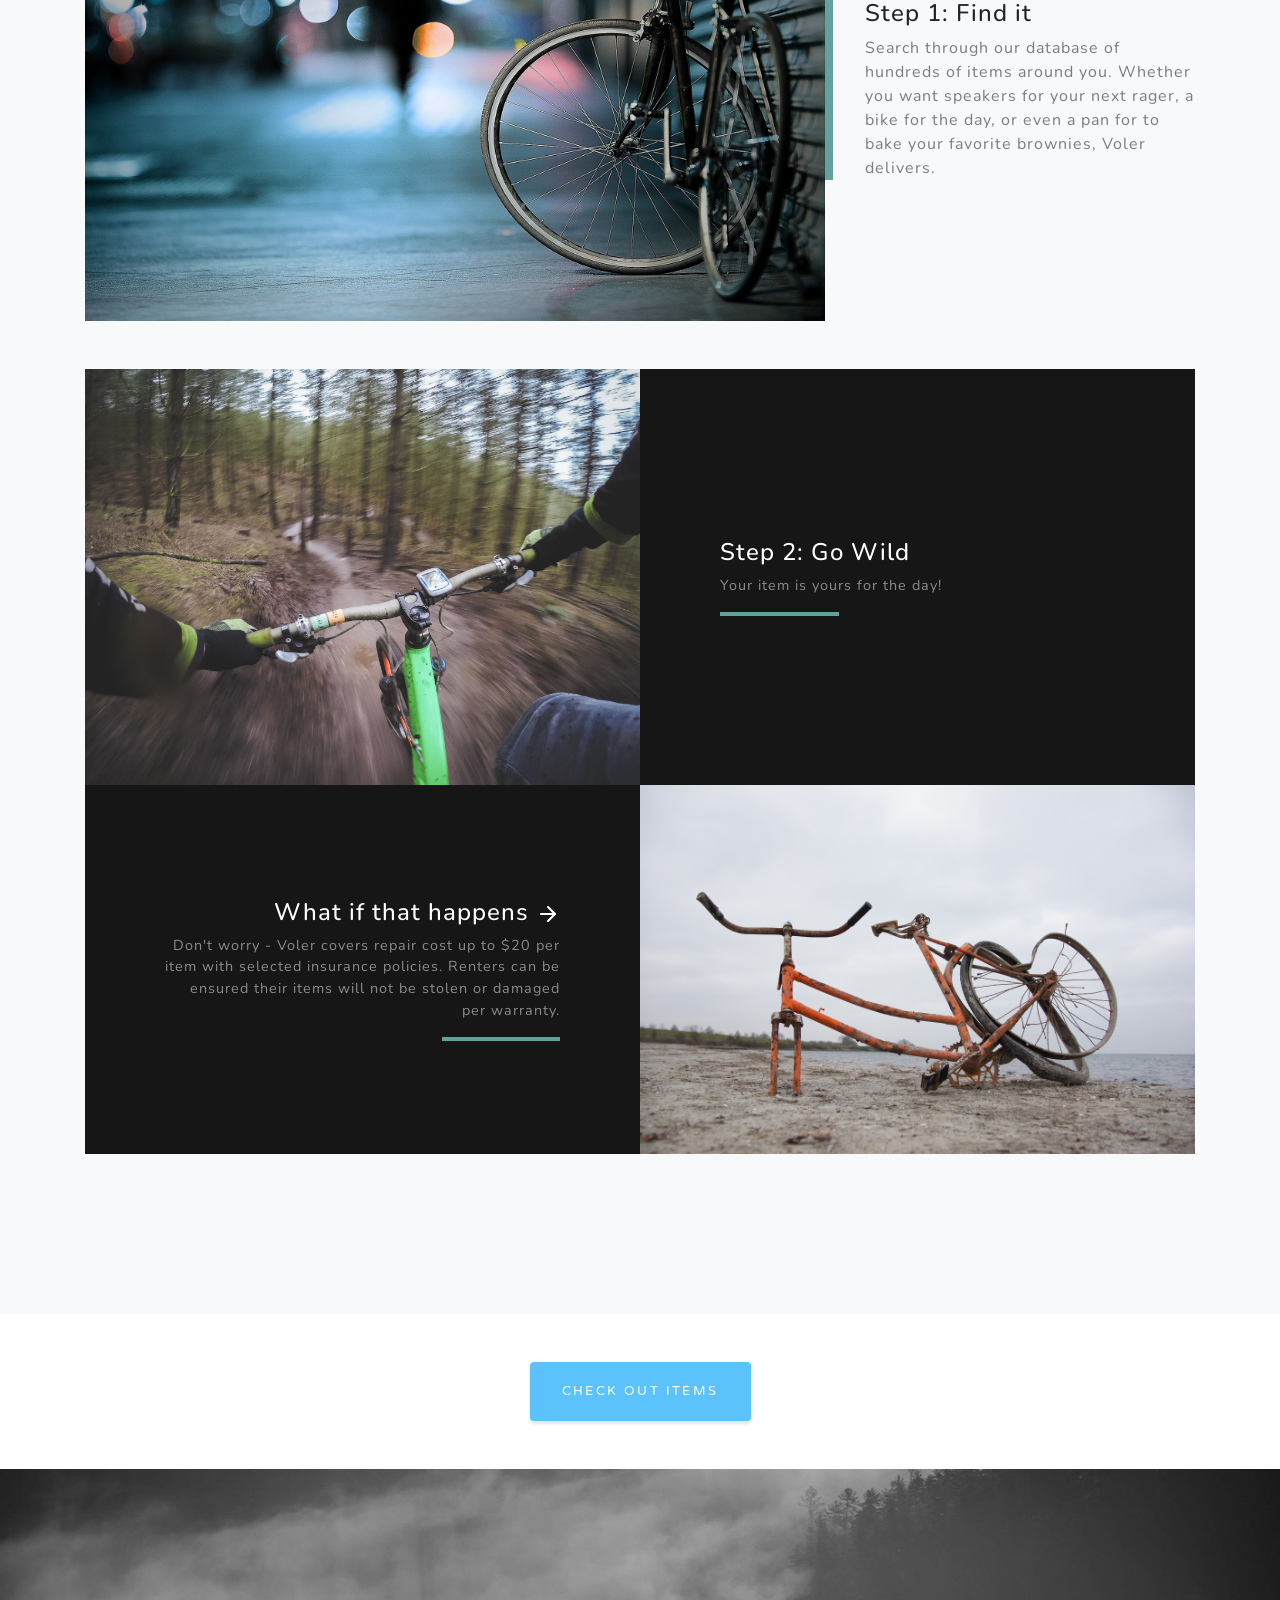
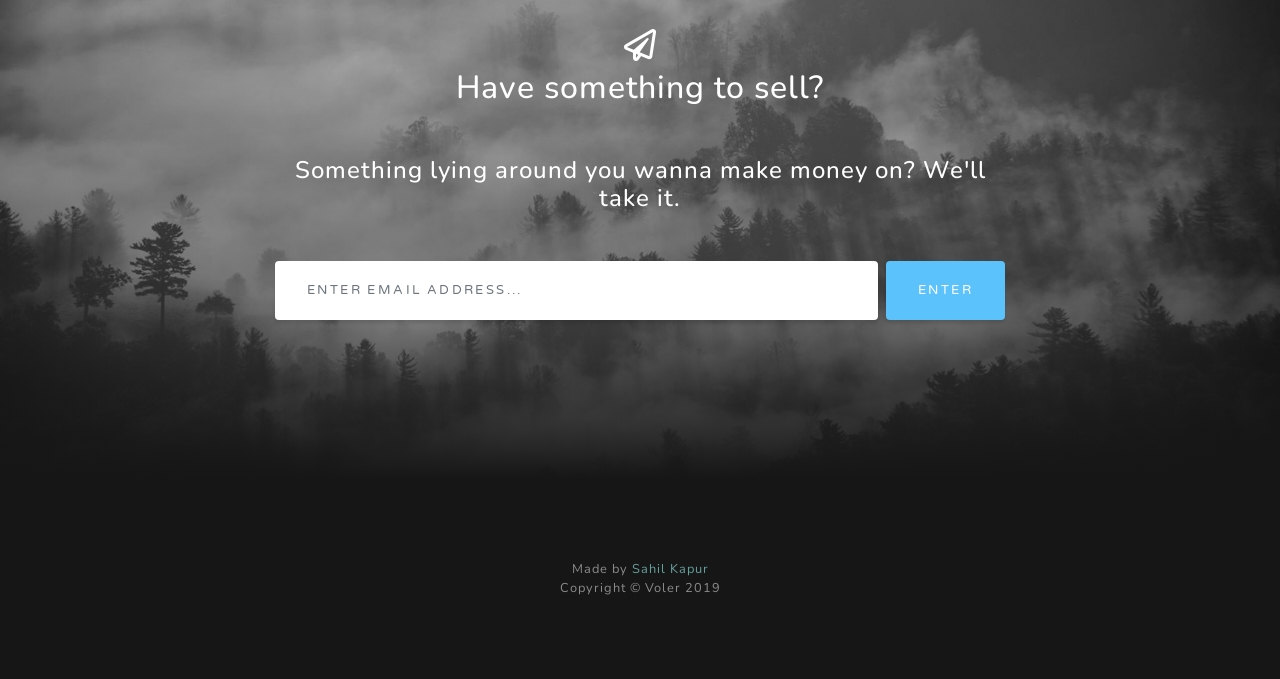
==== commit 3ccd07cd: "Fixed typo on page" ====
--- a/index.html
+++ b/index.html
@@ -225,7 +225,7 @@
   <!-- Footer -->
   <footer class="bg-black small text-center text-white-50">
     <div class="container">
-      Made by Made by <a href="http://www.sahilkapur.com" target="_blank">Sahil Kapur</a><br>
+      Made by <a href="http://www.sahilkapur.com" target="_blank">Sahil Kapur</a><br>
       Copyright &copy; Voler 2019
     </div>
   </footer>
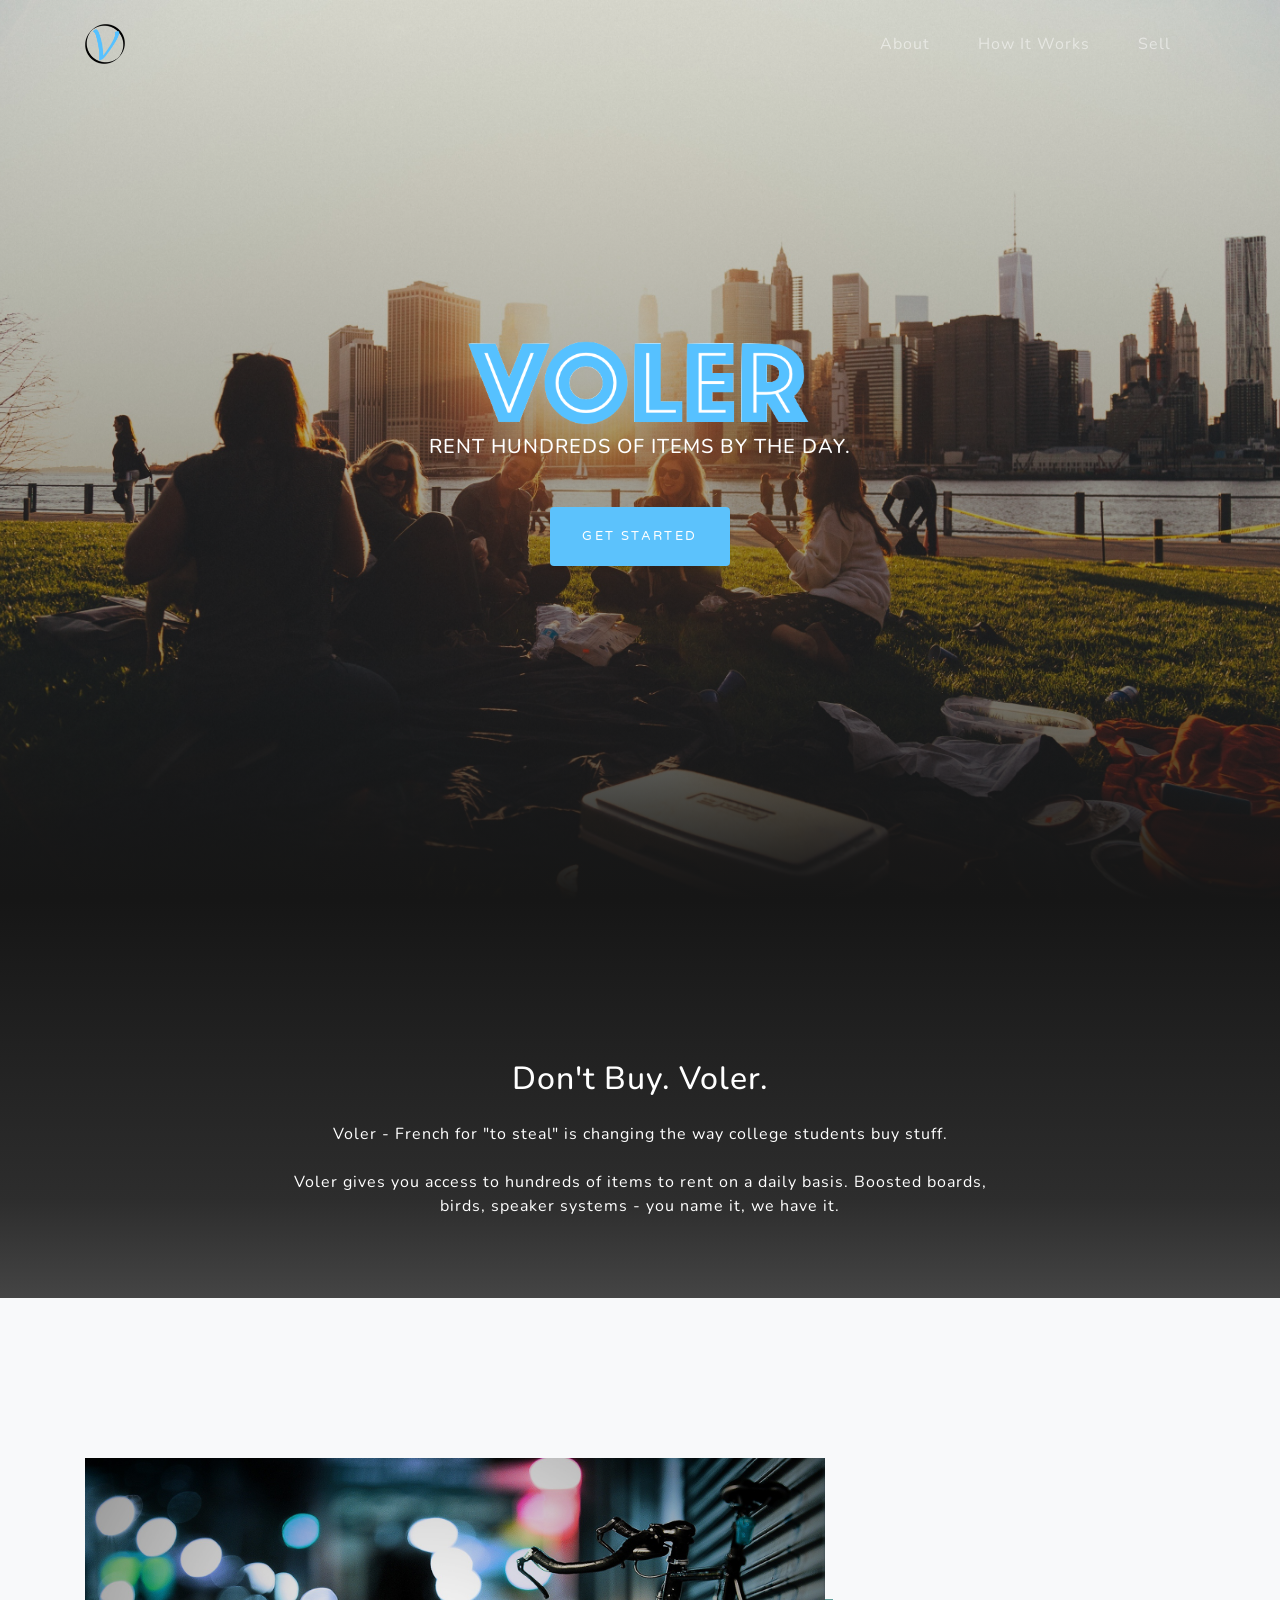
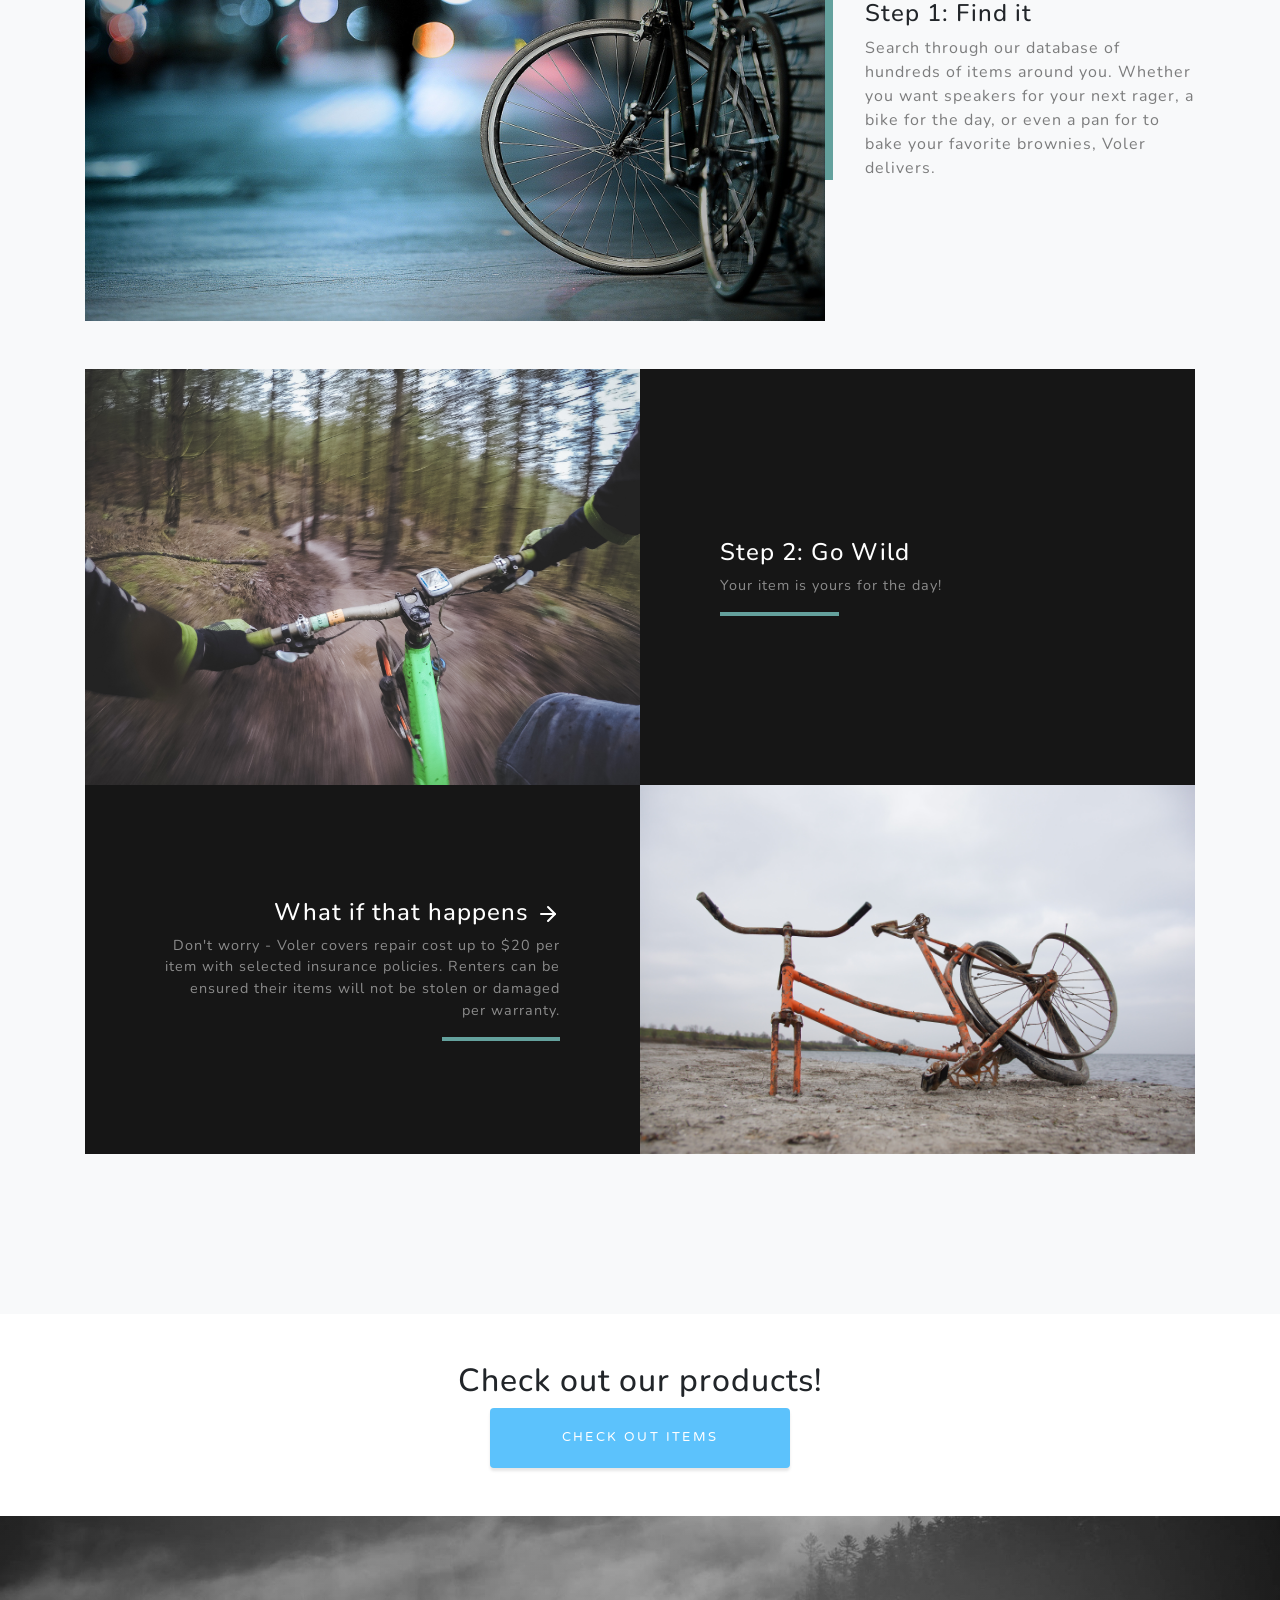
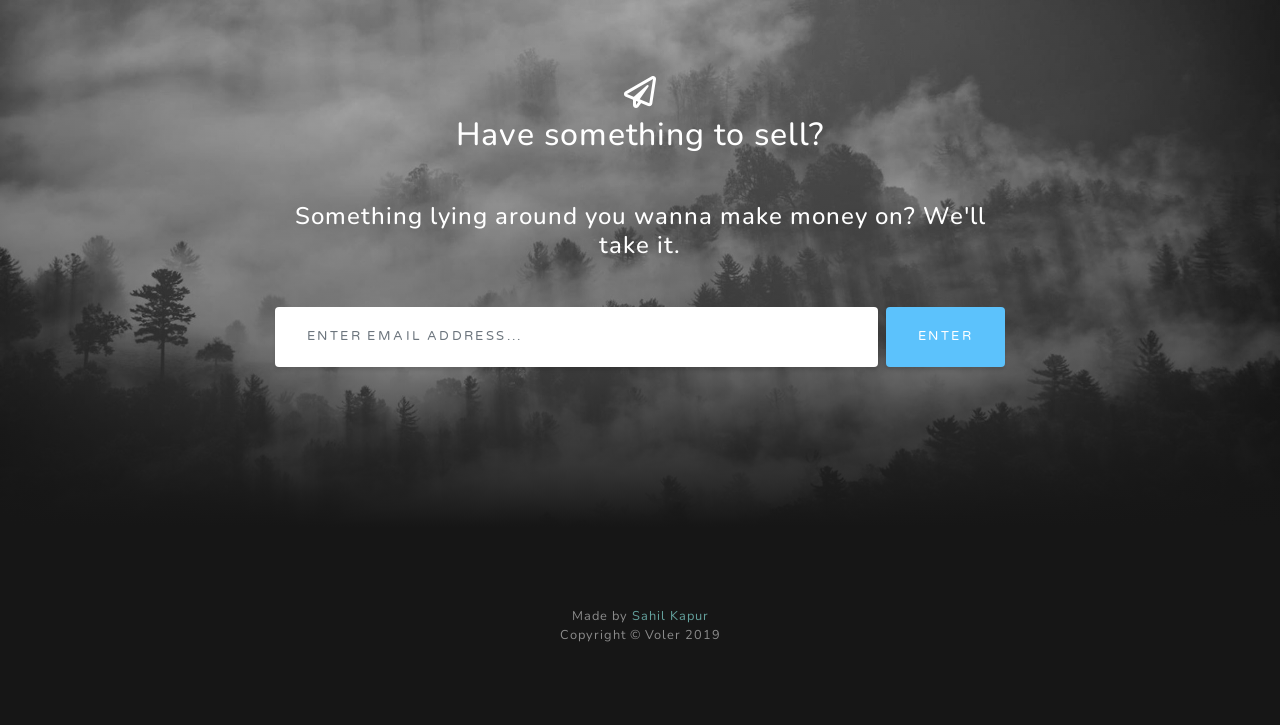
==== commit b450dad2: "Added descriptions for items and removed kitchen items" ====
--- a/index.html
+++ b/index.html
@@ -140,7 +140,9 @@
 
   <div class="text-center">
     <br><br>
-    <a href="items" class="btn btn-primary js-scroll-trigger center">Check out items</a>
+    <h2>Check out our products!</h2>
+    <a href="items" class="btn custom-btn btn-primary js-scroll-trigger center">
+    Check out items</a>
   </div>
 
   <br><br>
--- a/css/organize.css
+++ b/css/organize.css
@@ -14,4 +14,8 @@
 
 .white-font {
 	color: white;
+}
+
+.custom-btn {
+	width: 300px;
 }
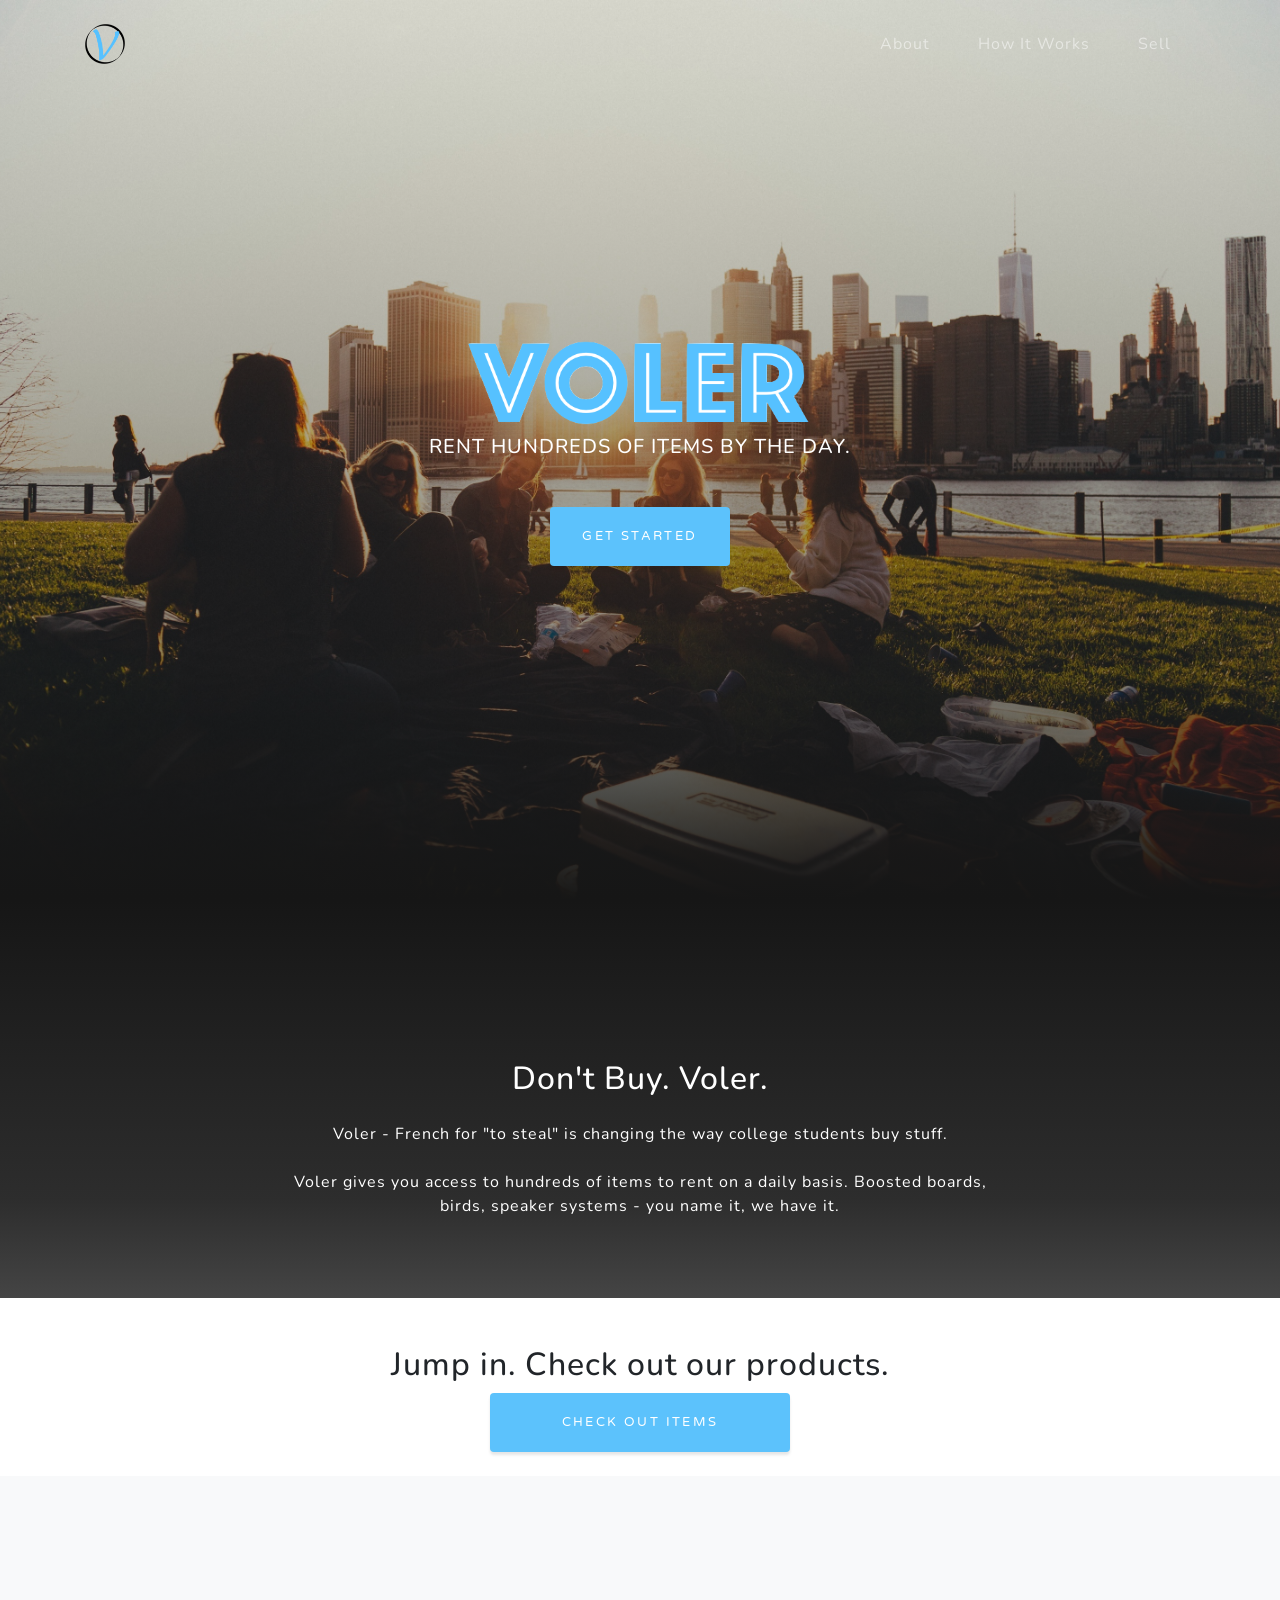
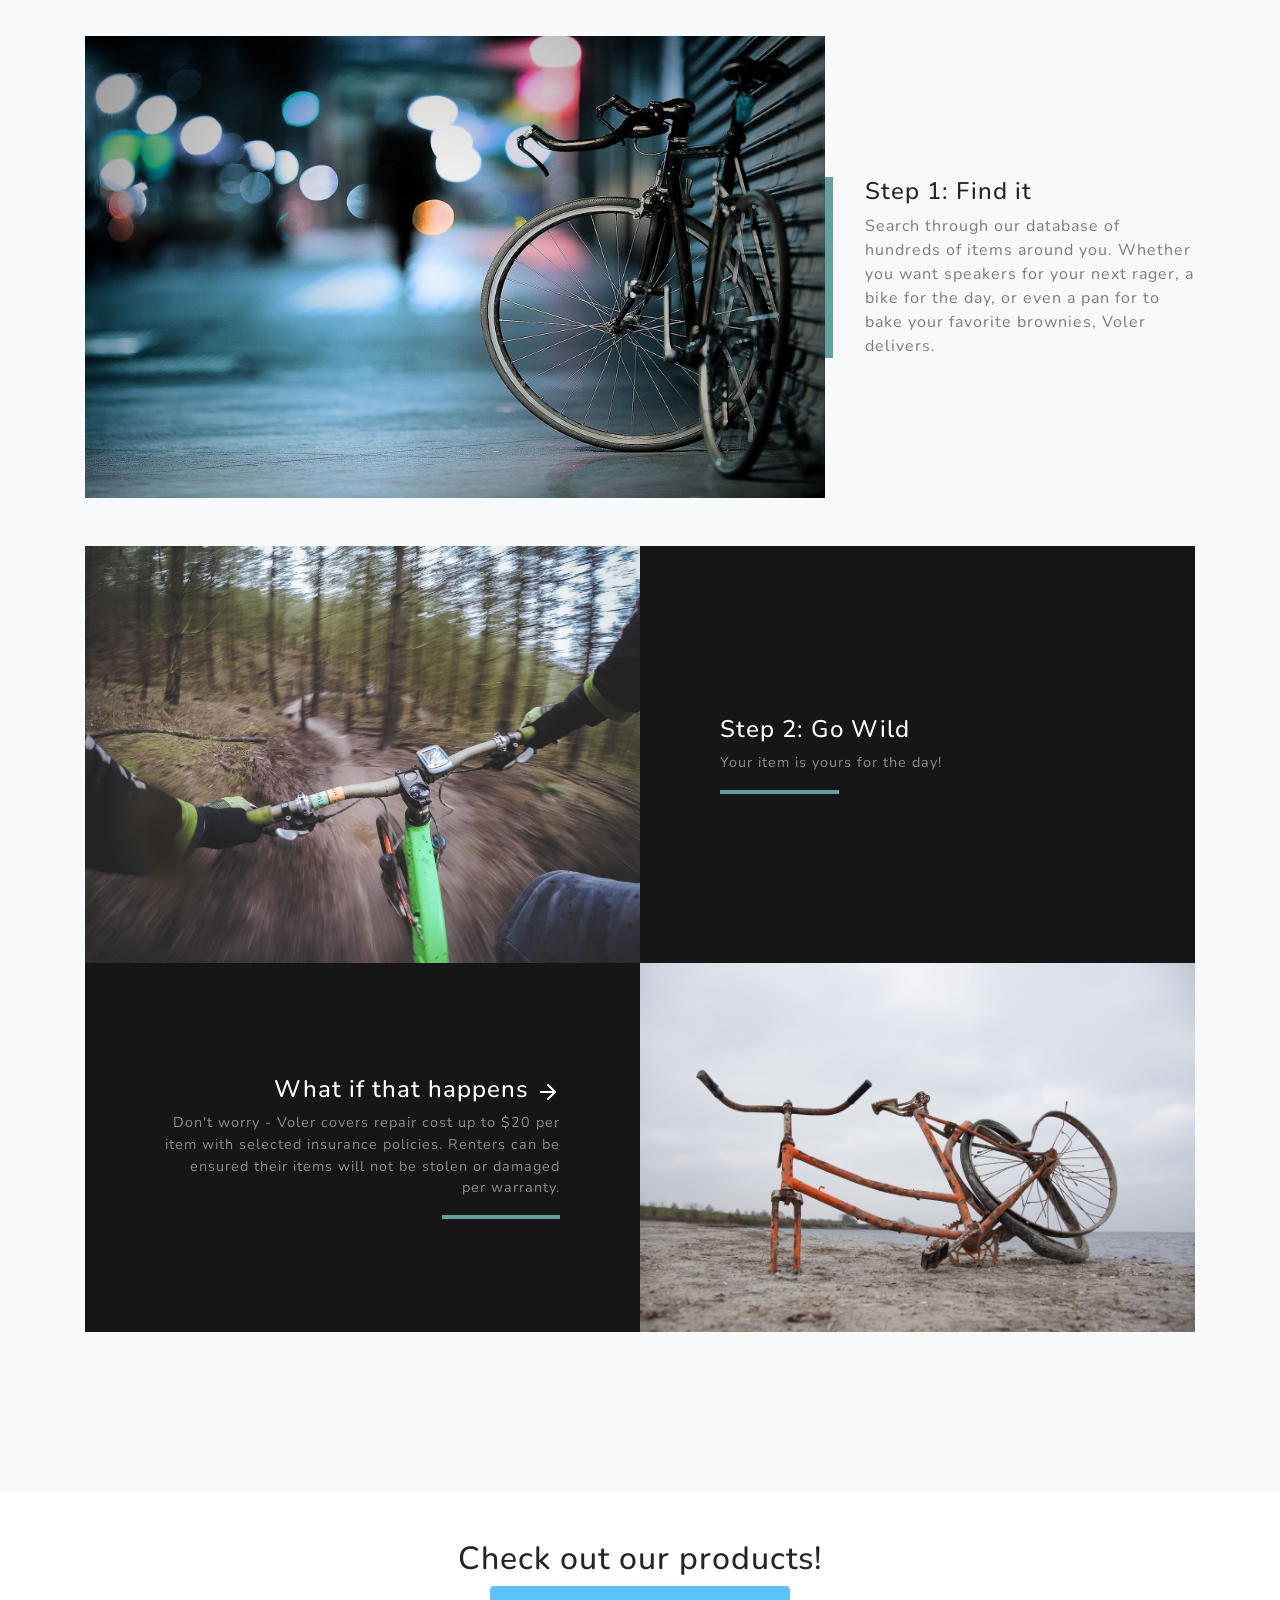
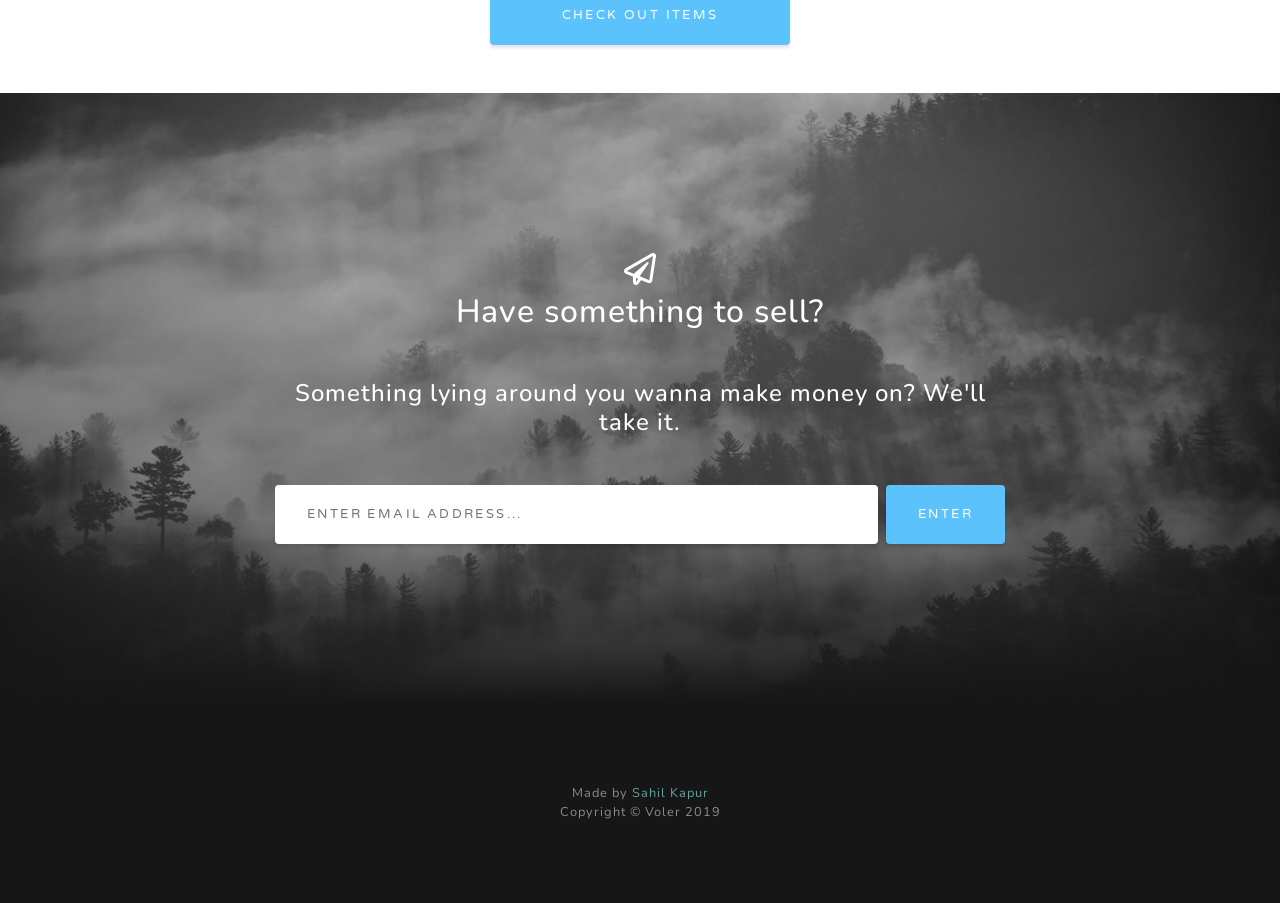
==== commit cd00e361: "Updated landing page and page and descriptions" ====
--- a/index.html
+++ b/index.html
@@ -82,6 +82,15 @@
     </div>
   </section>
 
+  <div class="text-center">
+    <br><br>
+    <h2>Jump in. Check out our products.</h2>
+    <a href="items" class="btn custom-btn btn-primary js-scroll-trigger center">
+    Check out items</a>
+    <br>
+    <br>
+  </div>
+
   <!-- Projects Section -->
   <section id="projects" class="projects-section bg-light">
     <div class="container">
